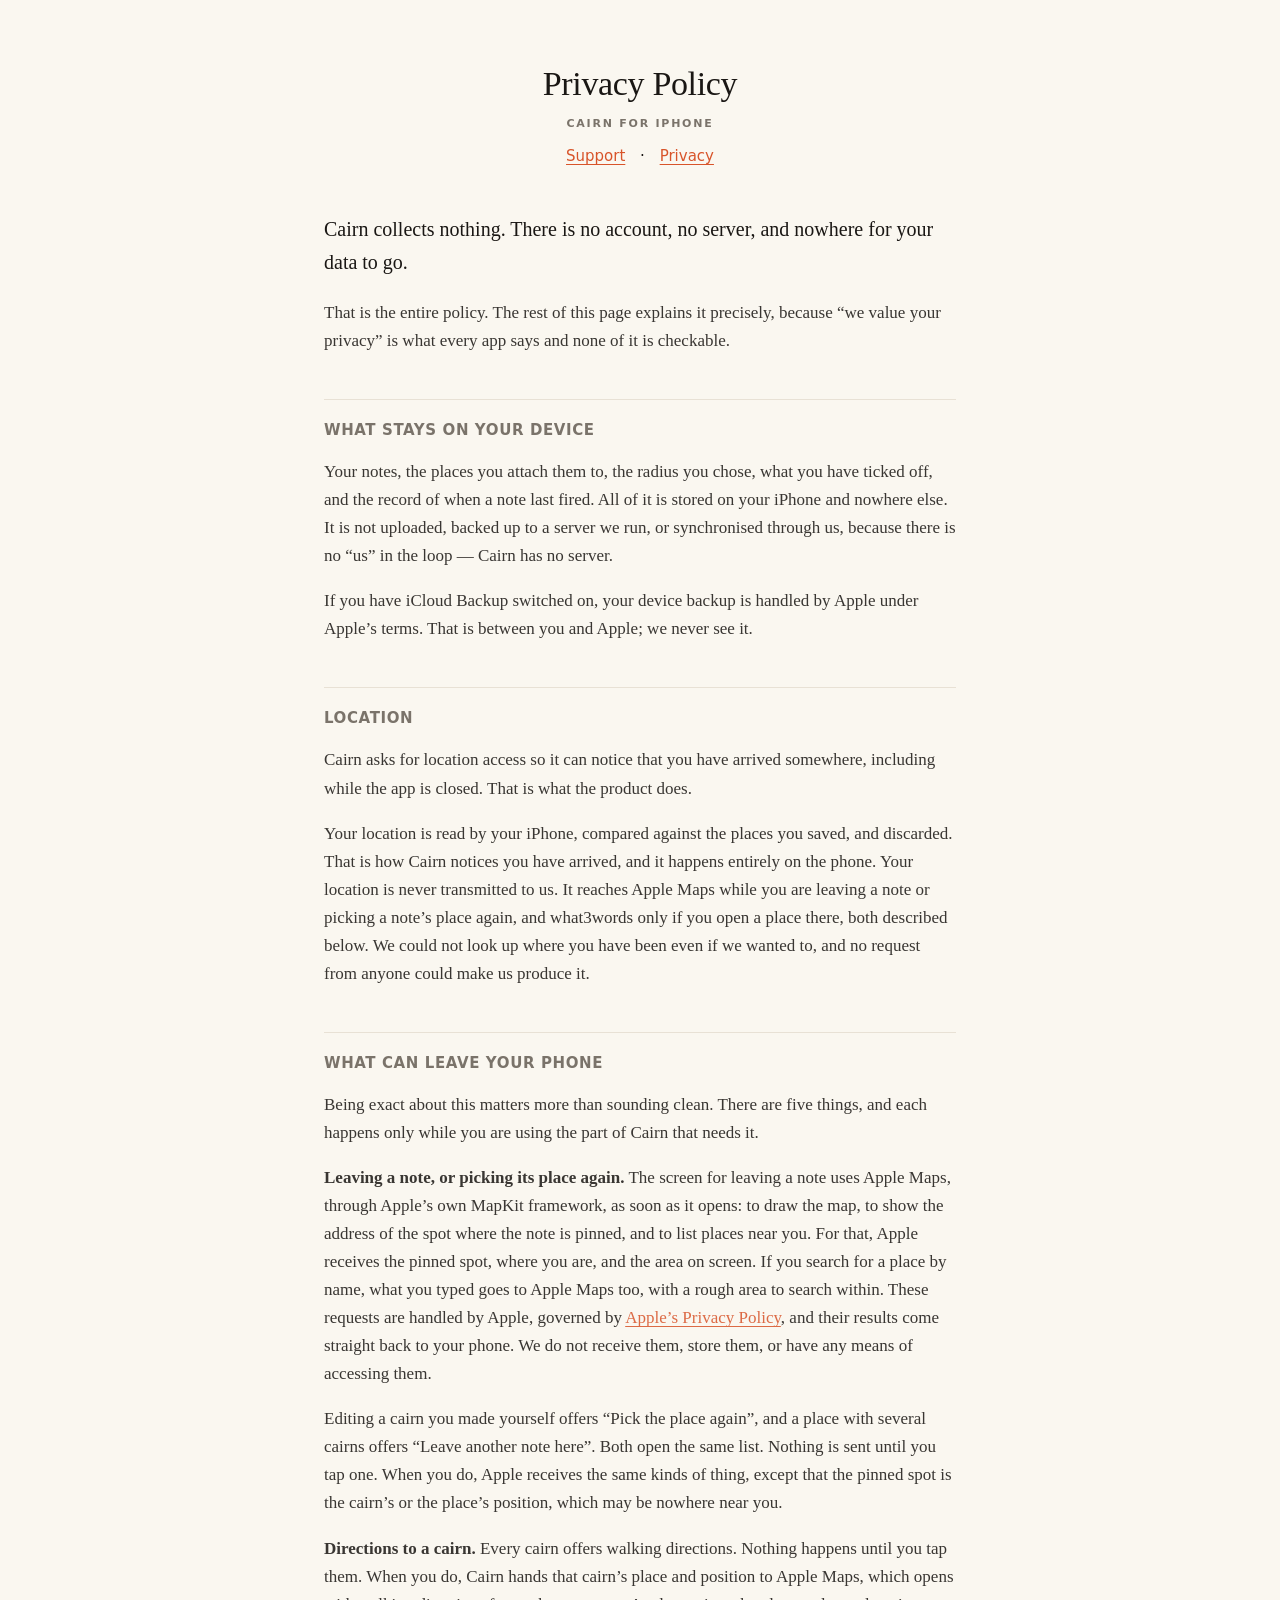
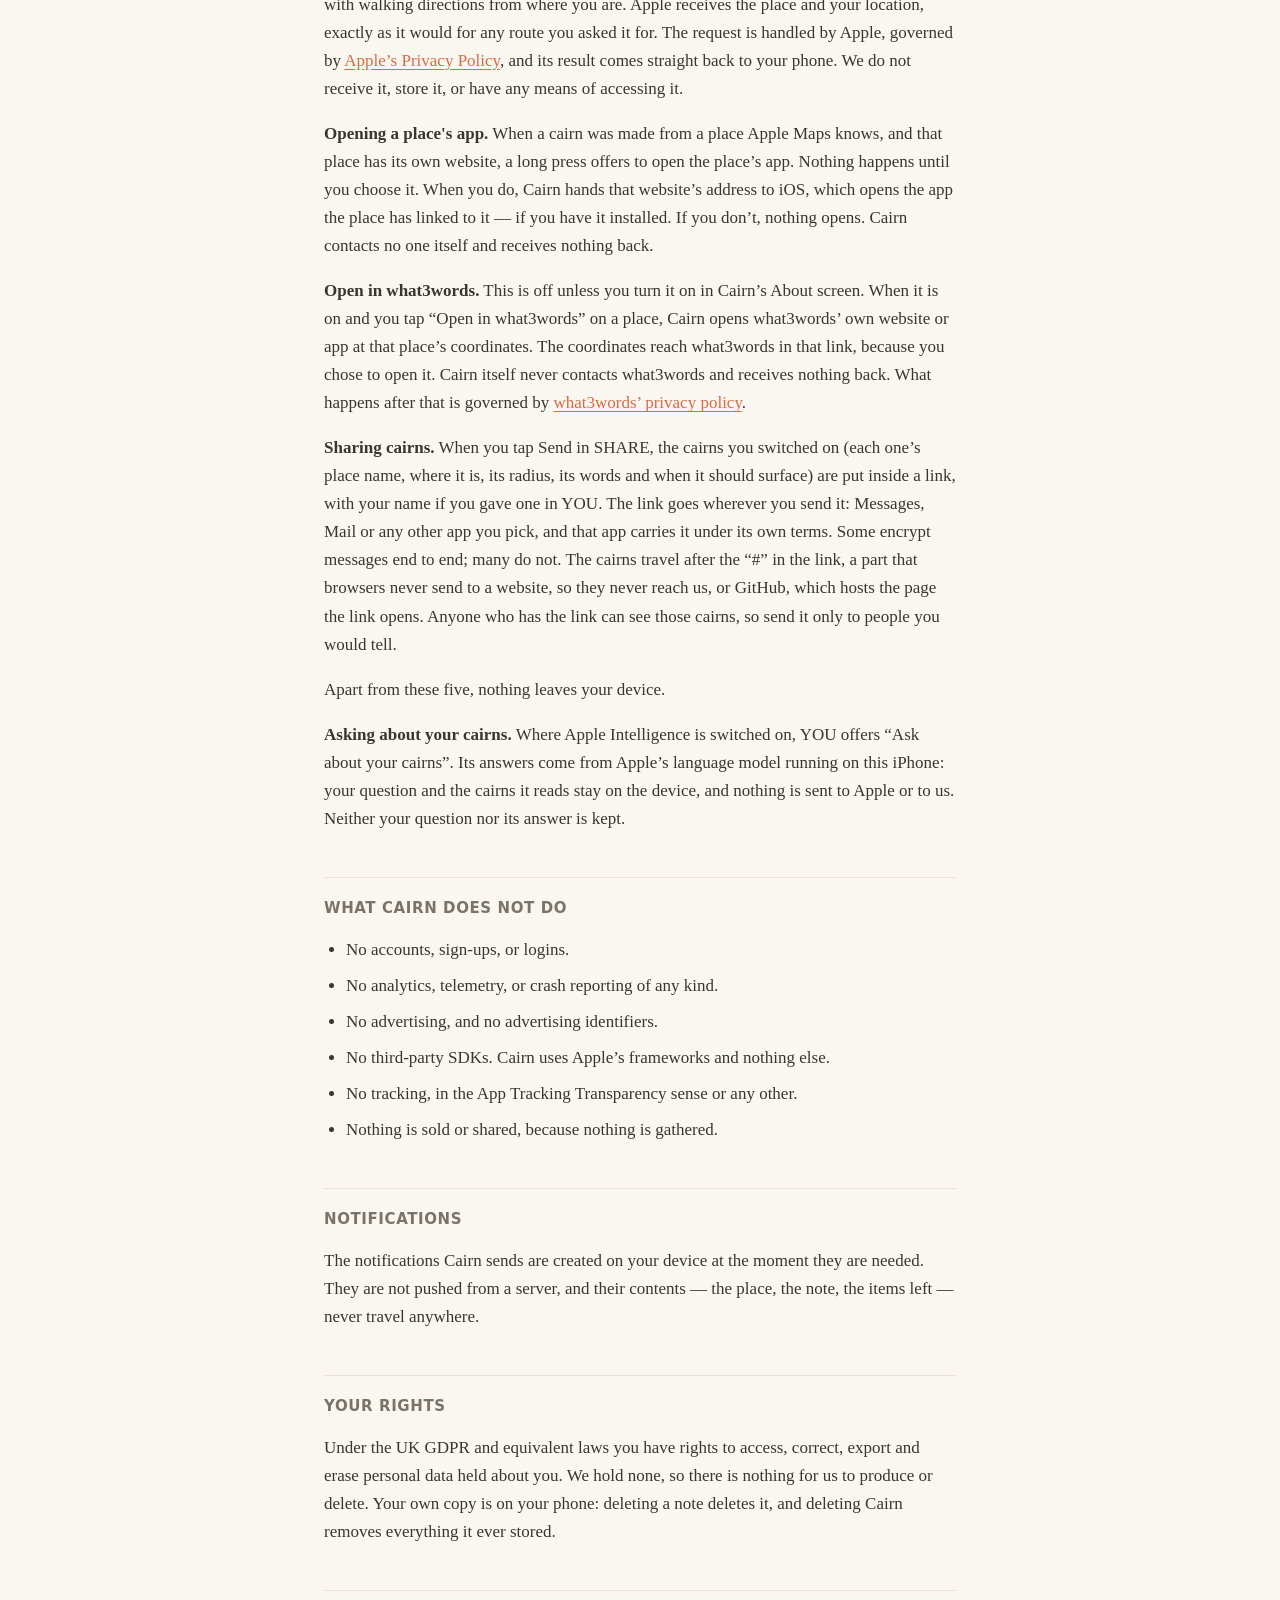
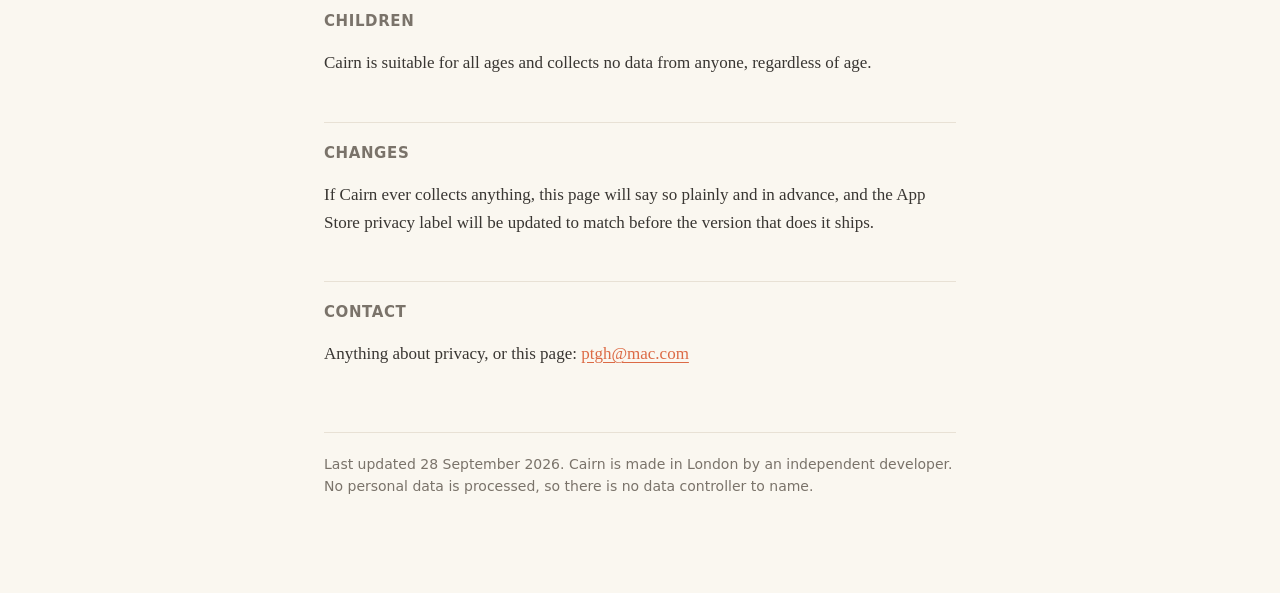
==== privacy.html @ 9ecddb2f "Privacy: Ask keeps neither your question nor its answer Co-Authored-By: Claude Opus 5.5 <noreply@ant" ====
<!doctype html>
<html lang="en-GB">
<head>
<meta charset="utf-8">
<meta name="viewport" content="width=device-width, initial-scale=1">
<title>Cairn — Privacy Policy</title>
<link rel="stylesheet" href="style.css">
</head>
<body>
<div class="wrap">
  <header>
    <h1>Privacy Policy</h1>
    <div class="eyebrow">Cairn for iPhone</div>
    <nav><a href="index.html">Support</a> · <a href="privacy.html">Privacy</a></nav>
  </header>

  <p class="lede">Cairn collects nothing. There is no account, no server, and
  nowhere for your data to go.</p>

  <p>That is the entire policy. The rest of this page explains it precisely,
  because “we value your privacy” is what every app says and none of it is
  checkable.</p>

  <h2>What stays on your device</h2>
  <p>Your notes, the places you attach them to, the radius you chose, what you
  have ticked off, and the record of when a note last fired. All of it is
  stored on your iPhone and nowhere else. It is not uploaded, backed up to a
  server we run, or synchronised through us, because there is no “us” in the
  loop — Cairn has no server.</p>
  <p>If you have iCloud Backup switched on, your device backup is handled by
  Apple under Apple’s terms. That is between you and Apple; we never see it.</p>

  <h2>Location</h2>
  <p>Cairn asks for location access so it can notice that you have arrived
  somewhere, including while the app is closed. That is what the product does.</p>
  <p>Your location is read by your iPhone, compared against the places you
  saved, and discarded. That is how Cairn notices you have arrived, and it
  happens entirely on the phone. Your location is never transmitted to us. It
  reaches Apple Maps while you are leaving a note or picking a note’s place again, and what3words only if you
  open a place there, both described below. We could not look up where you have
  been even if we wanted to, and no request from anyone could make us produce
  it.</p>

  <h2>What can leave your phone</h2>
  <p>Being exact about this matters more than sounding clean. There are five
  things, and each happens only while you are using the part of Cairn that
  needs it.</p>
  <p><strong>Leaving a note, or picking its place again.</strong> The screen for leaving a note uses Apple
  Maps, through Apple’s own MapKit framework, as soon as it opens: to draw the
  map, to show the address of the spot where the note is pinned, and to list
  places near you. For that, Apple receives the pinned spot, where you are, and
  the area on screen. If you search for a place by name, what you typed goes to
  Apple Maps too, with a rough area to search within. These requests are handled
  by Apple, governed by
  <a href="https://www.apple.com/uk/legal/privacy/">Apple’s Privacy Policy</a>,
  and their results come straight back to your phone. We do not receive them,
  store them, or have any means of accessing them.</p>
  <p>Editing a cairn you made yourself offers “Pick the place again”, and a
  place with several cairns offers “Leave another note here”. Both open the
  same list. Nothing is sent until you tap one. When you do, Apple receives the
  same kinds of thing, except that the pinned spot is the cairn’s or the
  place’s position, which may be nowhere near you.</p>
  <p><strong>Directions to a cairn.</strong> Every cairn offers walking
  directions. Nothing happens until you tap them. When you do, Cairn hands that
  cairn’s place and position to Apple Maps, which opens with walking directions
  from where you are. Apple receives the place and your location, exactly as it
  would for any route you asked it for. The request is handled by Apple,
  governed by
  <a href="https://www.apple.com/uk/legal/privacy/">Apple’s Privacy Policy</a>,
  and its result comes straight back to your phone. We do not receive it, store
  it, or have any means of accessing it.</p>
  <p><strong>Opening a place's app.</strong> When a cairn was made from a place
  Apple Maps knows, and that place has its own website, a long press offers to
  open the place’s app. Nothing happens until you choose it. When you do, Cairn
  hands that website’s address to iOS, which opens the app the place has linked
  to it — if you have it installed. If you don’t, nothing opens. Cairn contacts
  no one itself and receives nothing back.</p>
  <p><strong>Open in what3words.</strong> This is off unless you turn it on in
  Cairn’s About screen. When it is on and you tap “Open in what3words” on a
  place, Cairn opens what3words’ own website or app at that place’s
  coordinates. The coordinates reach what3words in that link, because you chose
  to open it. Cairn itself never contacts what3words and receives nothing back.
  What happens after that is governed by
  <a href="https://what3words.com/privacy">what3words’ privacy policy</a>.</p>
  <p><strong>Sharing cairns.</strong> When you tap Send in SHARE, the cairns you
  switched on (each one’s place name, where it is, its radius, its words and when
  it should surface) are put inside a link, with your name if you gave one in YOU.
  The link goes wherever you send it: Messages, Mail or any other app you pick, and
  that app carries it under its own terms. Some encrypt messages end to end; many
  do not. The cairns travel after the “#” in the link, a part that browsers never
  send to a website, so they never reach us, or GitHub, which hosts the page the
  link opens. Anyone who has the link can see those cairns, so send it only to
  people you would tell.</p>
  <p>Apart from these five, nothing leaves your device.</p>
  <p><strong>Asking about your cairns.</strong> Where Apple Intelligence is
  switched on, YOU offers “Ask about your cairns”. Its answers come from
  Apple’s language model running on this iPhone: your question and the cairns
  it reads stay on the device, and nothing is sent to Apple or to us. Neither
  your question nor its answer is kept.</p>

  <h2>What Cairn does not do</h2>
  <ul>
    <li>No accounts, sign-ups, or logins.</li>
    <li>No analytics, telemetry, or crash reporting of any kind.</li>
    <li>No advertising, and no advertising identifiers.</li>
    <li>No third-party SDKs. Cairn uses Apple’s frameworks and nothing else.</li>
    <li>No tracking, in the App Tracking Transparency sense or any other.</li>
    <li>Nothing is sold or shared, because nothing is gathered.</li>
  </ul>

  <h2>Notifications</h2>
  <p>The notifications Cairn sends are created on your device at the moment
  they are needed. They are not pushed from a server, and their contents — the
  place, the note, the items left — never travel anywhere.</p>

  <h2>Your rights</h2>
  <p>Under the UK GDPR and equivalent laws you have rights to access, correct,
  export and erase personal data held about you. We hold none, so there is
  nothing for us to produce or delete. Your own copy is on your phone: deleting
  a note deletes it, and deleting Cairn removes everything it ever stored.</p>

  <h2>Children</h2>
  <p>Cairn is suitable for all ages and collects no data from anyone,
  regardless of age.</p>

  <h2>Changes</h2>
  <p>If Cairn ever collects anything, this page will say so plainly and in
  advance, and the App Store privacy label will be updated to match before the
  version that does it ships.</p>

  <h2>Contact</h2>
  <p>Anything about privacy, or this page: <a href="mailto:ptgh@mac.com">ptgh@mac.com</a></p>

  <footer>
    Last updated 28 September 2026. Cairn is made in London by an independent
    developer. No personal data is processed, so there is no data controller
    to name.
  </footer>
</div>
</body>
</html>
---- style.css ----
/* Cairn — warm stone, chalk, ember. Same palette as the app. */
:root {
  --ground: #FAF7F0;
  --surface: #FFFFFF;
  --chalk: #1A1714;
  --lichen: #7A736A;
  --hairline: #E8E1D5;
  --ember: #D8542A;
}
@media (prefers-color-scheme: dark) {
  :root {
    --ground: #3B3631;
    --surface: #47423C;
    --chalk: #F0EAE0;
    --lichen: #B8AFA2;
    --hairline: #57514A;
    --ember: #FF8C5A;
  }
}
* { box-sizing: border-box; }
body {
  margin: 0;
  background: var(--ground);
  color: var(--chalk);
  font: 17px/1.65 ui-serif, "New York", Georgia, serif;
  -webkit-text-size-adjust: 100%;
}
.wrap { max-width: 680px; margin: 0 auto; padding: 56px 24px 96px; }
header { text-align: center; margin-bottom: 48px; }
h1 { font-size: 34px; font-weight: 400; margin: 0 0 6px; letter-spacing: -0.01em; }
.eyebrow {
  font: 600 11px/1 ui-sans-serif, -apple-system, system-ui, sans-serif;
  letter-spacing: 0.16em; text-transform: uppercase; color: var(--lichen);
}
h2 {
  font: 600 15px/1.4 ui-sans-serif, -apple-system, system-ui, sans-serif;
  letter-spacing: 0.04em; text-transform: uppercase; color: var(--lichen);
  margin: 44px 0 12px; padding-top: 20px; border-top: 1px solid var(--hairline);
}
h3 { font-size: 19px; font-weight: 600; margin: 28px 0 6px; }
p, li { color: var(--chalk); opacity: 0.86; }
ul { padding-left: 22px; }
li { margin: 8px 0; }
a { color: var(--ember); text-underline-offset: 3px; }
.lede { font-size: 20px; opacity: 1; }
.def { border-left: 2px solid var(--ember); padding-left: 18px; margin: 32px 0; }
.def em { color: var(--lichen); font-style: normal; font-size: 15px; }
footer {
  margin-top: 64px; padding-top: 20px; border-top: 1px solid var(--hairline);
  font: 400 14px/1.6 ui-sans-serif, -apple-system, system-ui, sans-serif;
  color: var(--lichen);
}
nav { text-align: center; margin-top: 18px; font: 400 15px ui-sans-serif, -apple-system, system-ui, sans-serif; }
nav a { margin: 0 10px; }
a.open {
  display: inline-block; margin: 8px 0; padding: 14px 26px; border-radius: 999px;
  background: var(--chalk); color: var(--ground); text-decoration: none;
  font: 600 16px/1 ui-sans-serif, -apple-system, system-ui, sans-serif;
}
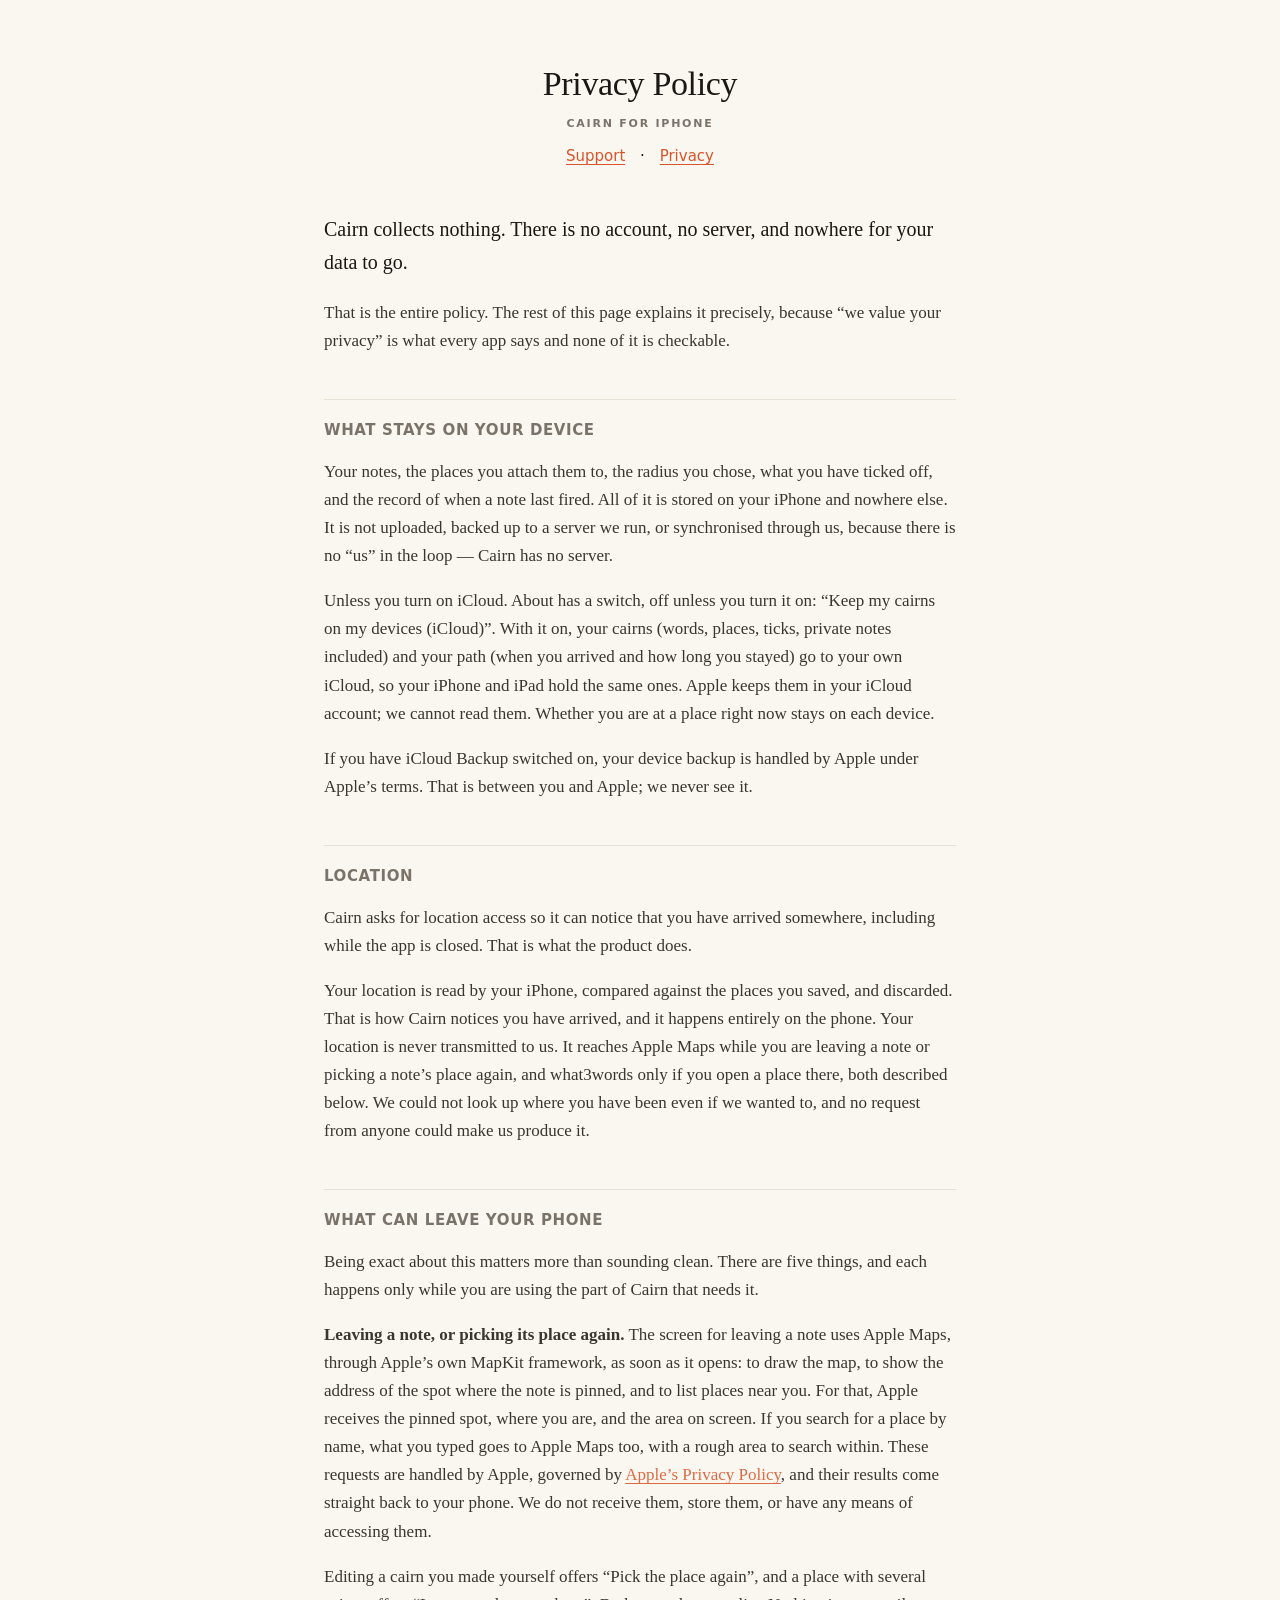
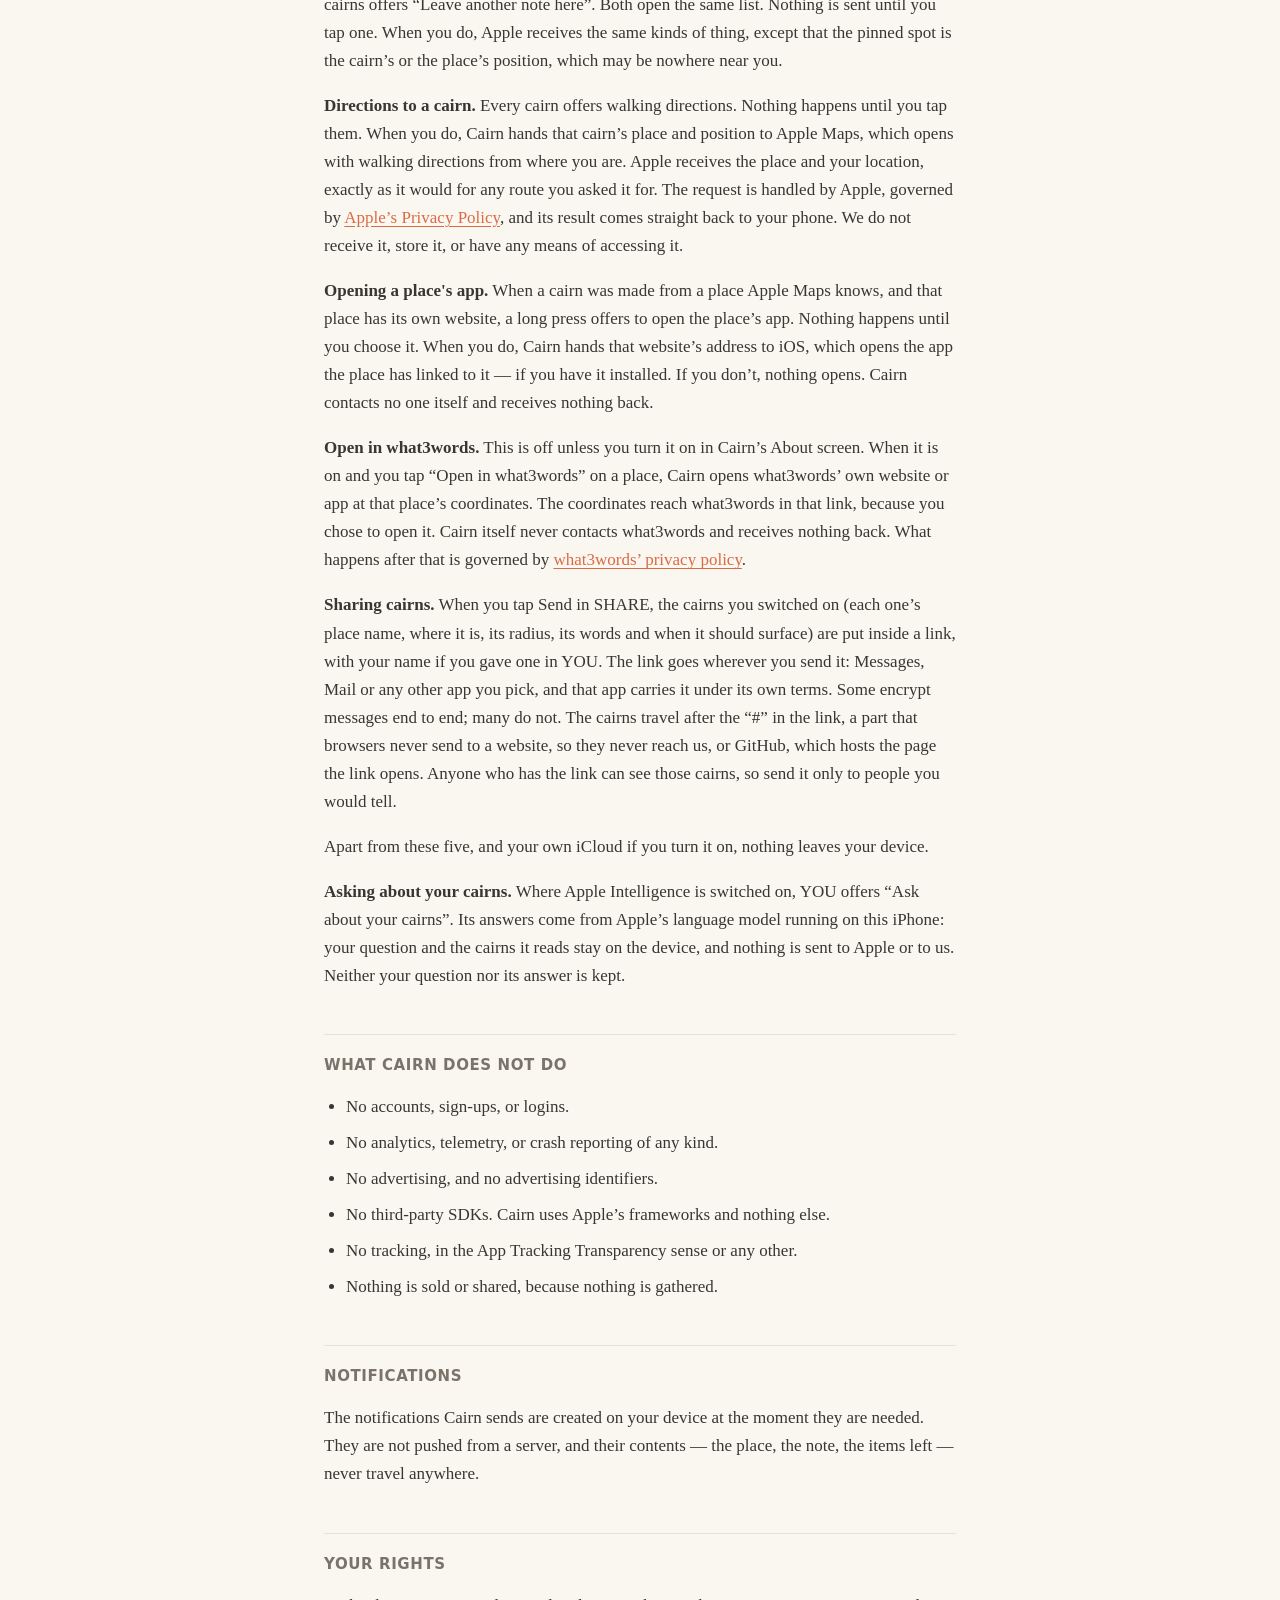
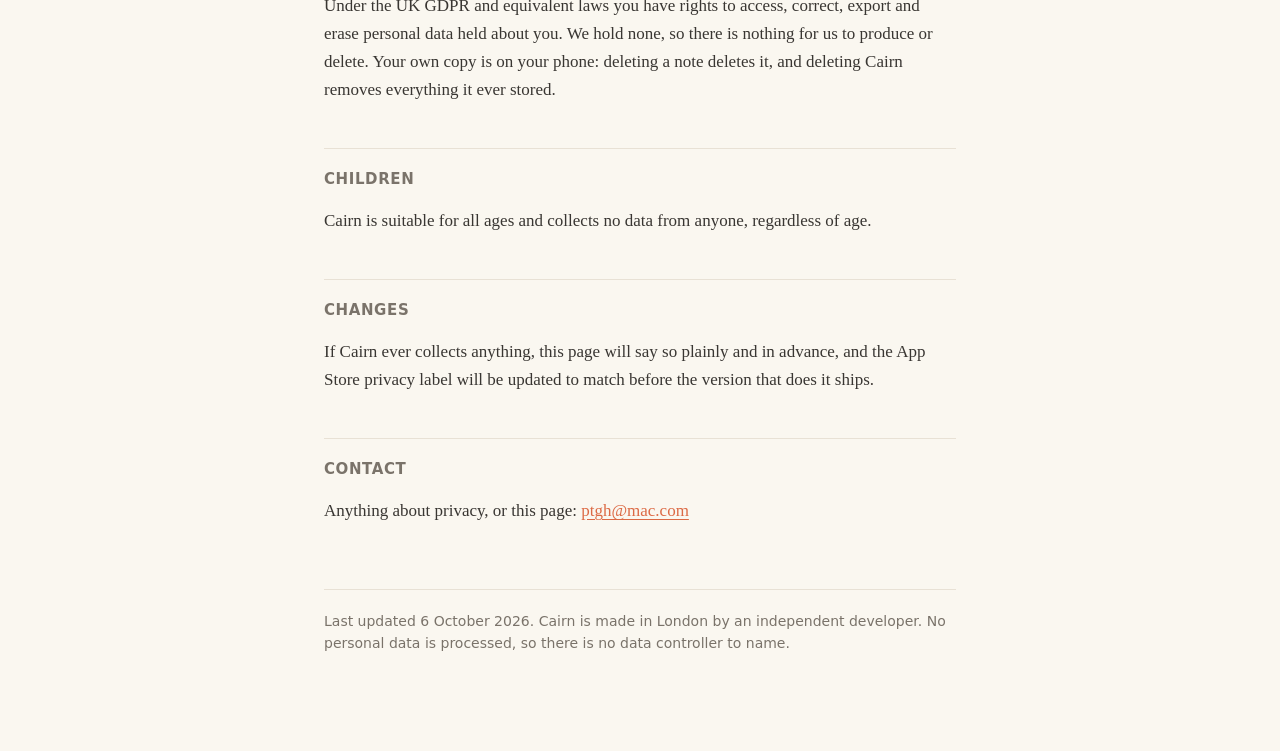
==== commit 223283cf: "Privacy: say what iCloud sync sends to your own iCloud when you turn it on, as Paul approved on 6 Oc" ====
--- a/privacy.html
+++ b/privacy.html
@@ -27,6 +27,12 @@
   stored on your iPhone and nowhere else. It is not uploaded, backed up to a
   server we run, or synchronised through us, because there is no “us” in the
   loop — Cairn has no server.</p>
+  <p>Unless you turn on iCloud. About has a switch, off unless you turn it on:
+  “Keep my cairns on my devices (iCloud)”. With it on, your cairns (words,
+  places, ticks, private notes included) and your path (when you arrived and
+  how long you stayed) go to your own iCloud, so your iPhone and iPad hold the
+  same ones. Apple keeps them in your iCloud account; we cannot read them.
+  Whether you are at a place right now stays on each device.</p>
   <p>If you have iCloud Backup switched on, your device backup is handled by
   Apple under Apple’s terms. That is between you and Apple; we never see it.</p>
 
@@ -91,7 +97,7 @@
   send to a website, so they never reach us, or GitHub, which hosts the page the
   link opens. Anyone who has the link can see those cairns, so send it only to
   people you would tell.</p>
-  <p>Apart from these five, nothing leaves your device.</p>
+  <p>Apart from these five, and your own iCloud if you turn it on, nothing leaves your device.</p>
   <p><strong>Asking about your cairns.</strong> Where Apple Intelligence is
   switched on, YOU offers “Ask about your cairns”. Its answers come from
   Apple’s language model running on this iPhone: your question and the cairns
@@ -132,7 +138,7 @@
   <p>Anything about privacy, or this page: <a href="mailto:ptgh@mac.com">ptgh@mac.com</a></p>
 
   <footer>
-    Last updated 28 September 2026. Cairn is made in London by an independent
+    Last updated 6 October 2026. Cairn is made in London by an independent
     developer. No personal data is processed, so there is no data controller
     to name.
   </footer>
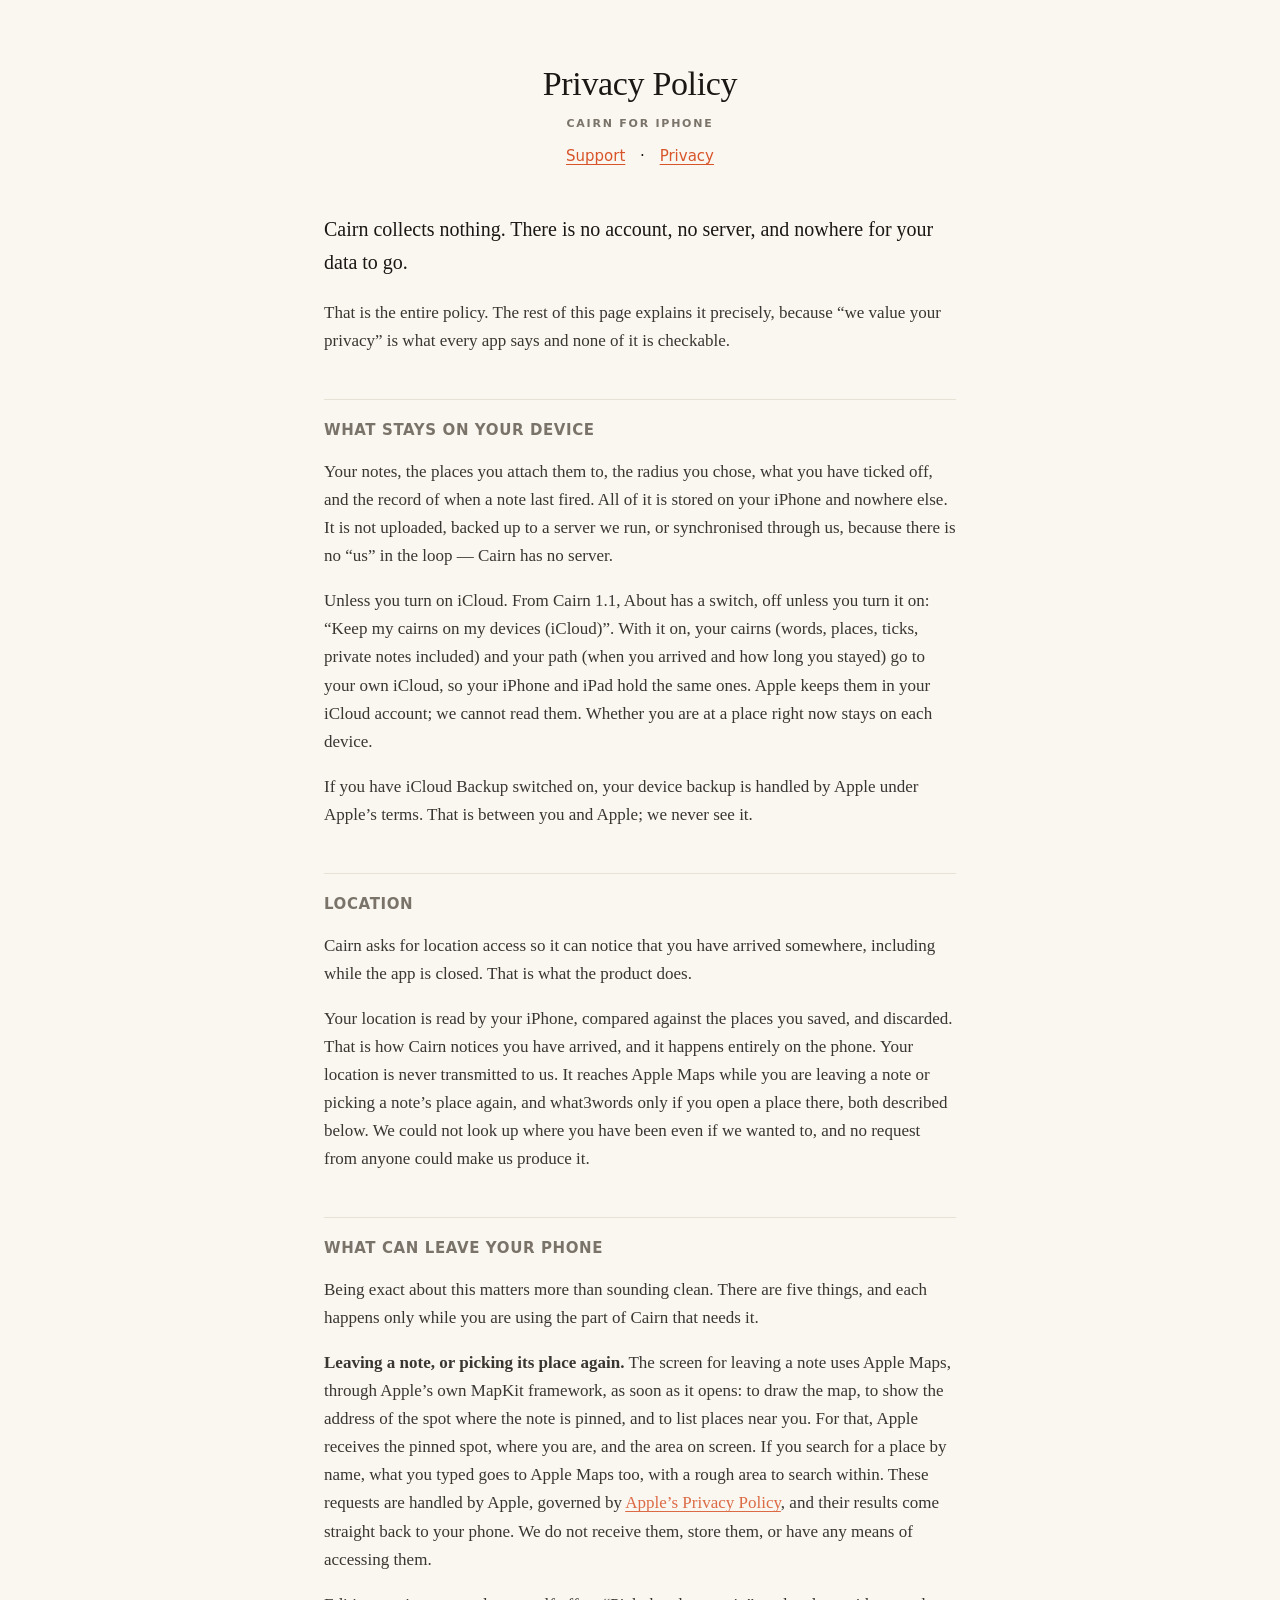
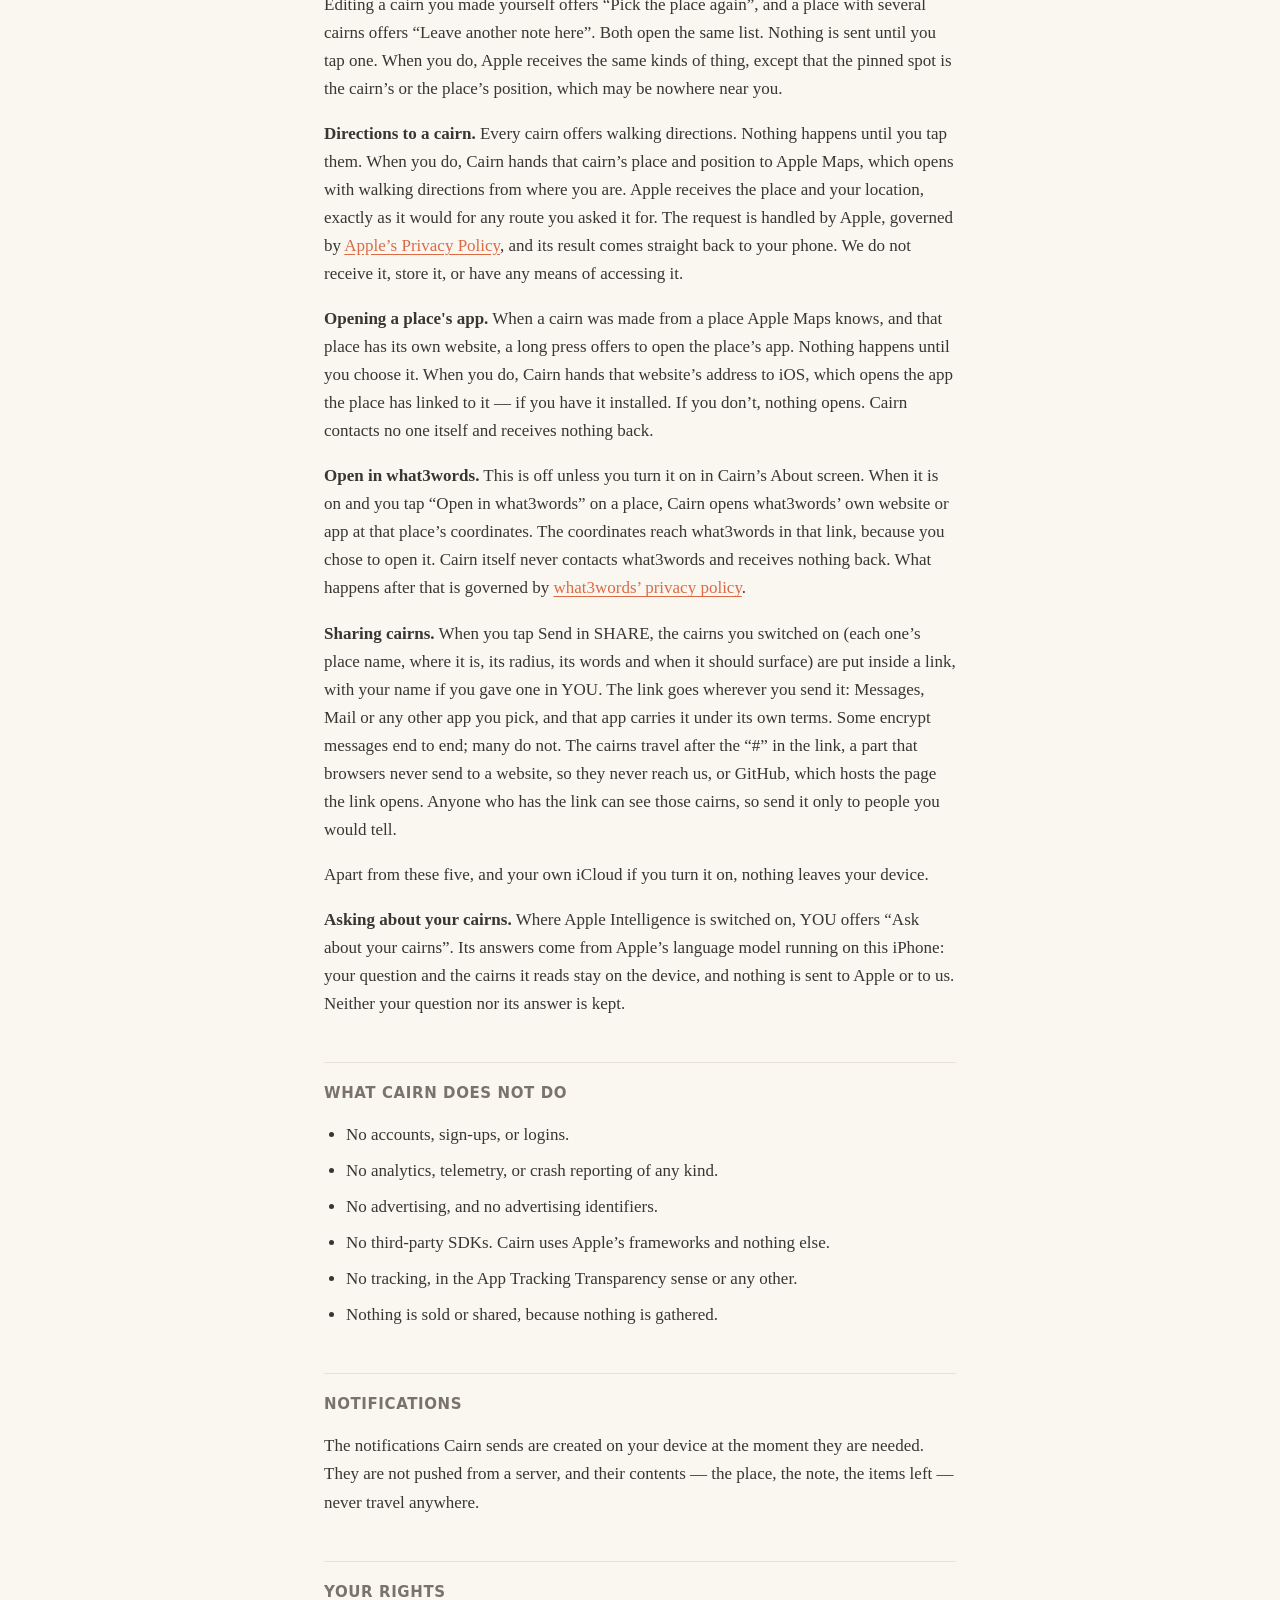
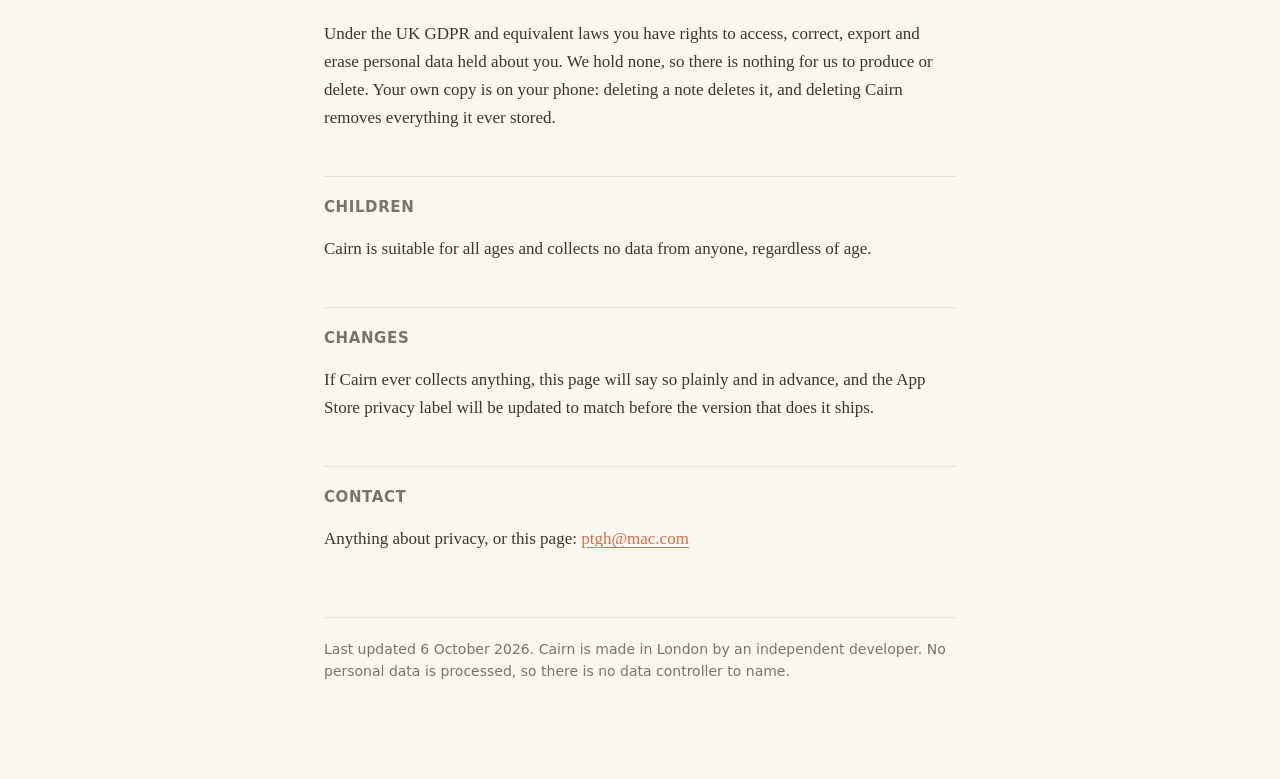
==== commit c82b06e2: "Privacy: the iCloud switch arrives in Cairn 1.1, so a 1.0 reader is not sent looking for it Co-Autho" ====
--- a/privacy.html
+++ b/privacy.html
@@ -27,7 +27,7 @@
   stored on your iPhone and nowhere else. It is not uploaded, backed up to a
   server we run, or synchronised through us, because there is no “us” in the
   loop — Cairn has no server.</p>
-  <p>Unless you turn on iCloud. About has a switch, off unless you turn it on:
+  <p>Unless you turn on iCloud. From Cairn 1.1, About has a switch, off unless you turn it on:
   “Keep my cairns on my devices (iCloud)”. With it on, your cairns (words,
   places, ticks, private notes included) and your path (when you arrived and
   how long you stayed) go to your own iCloud, so your iPhone and iPad hold the
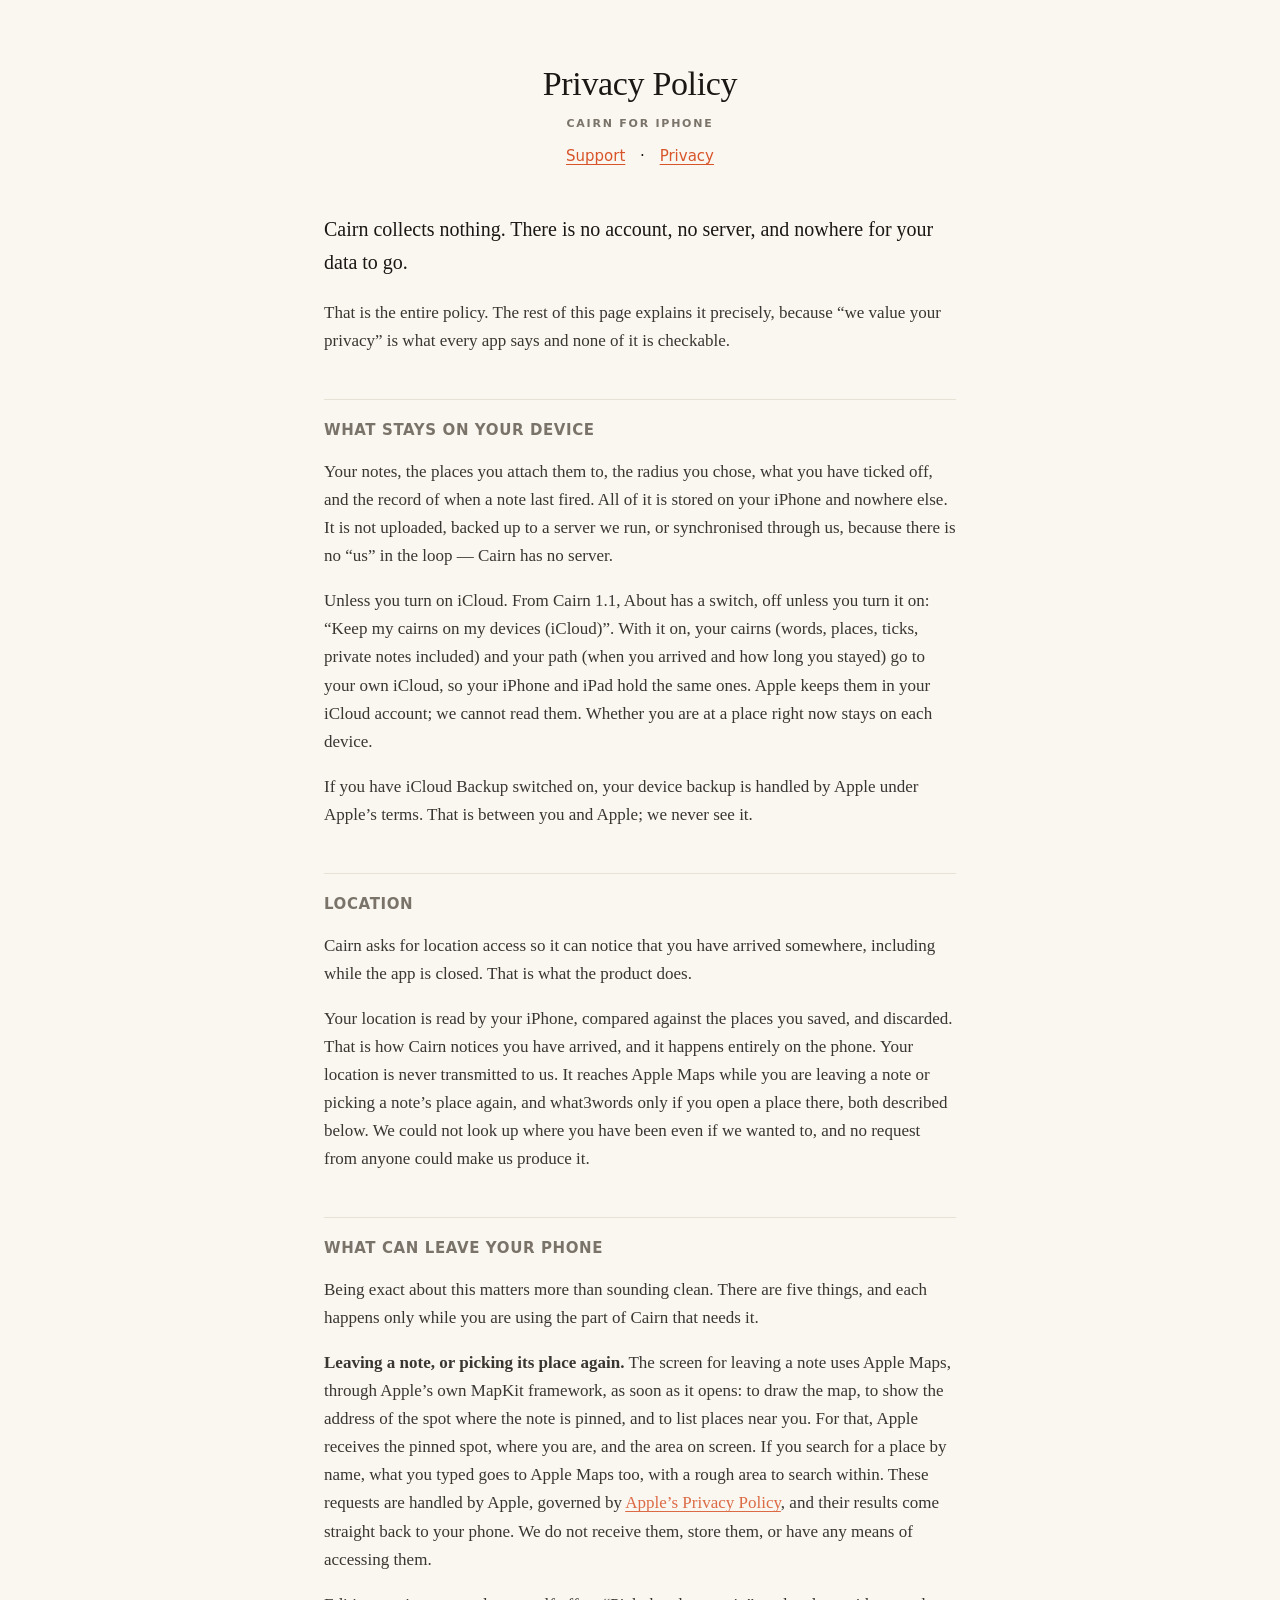
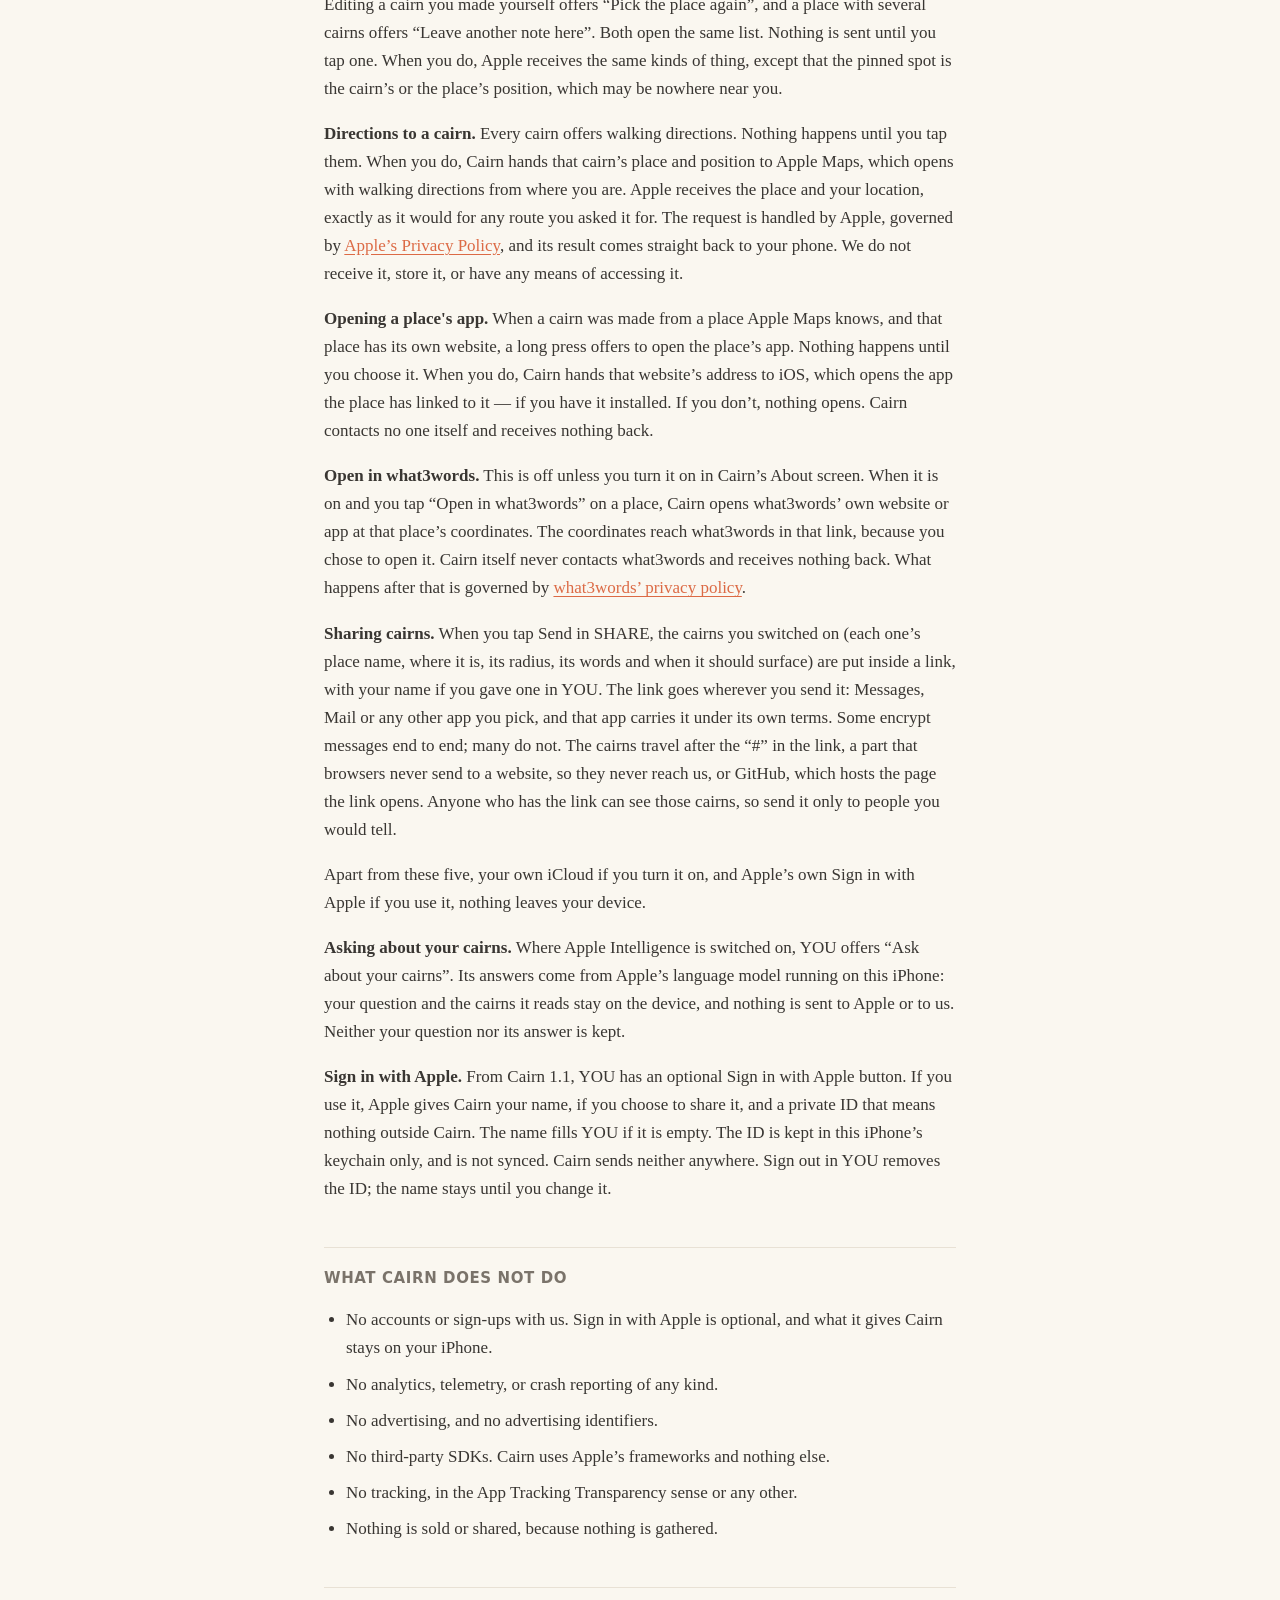
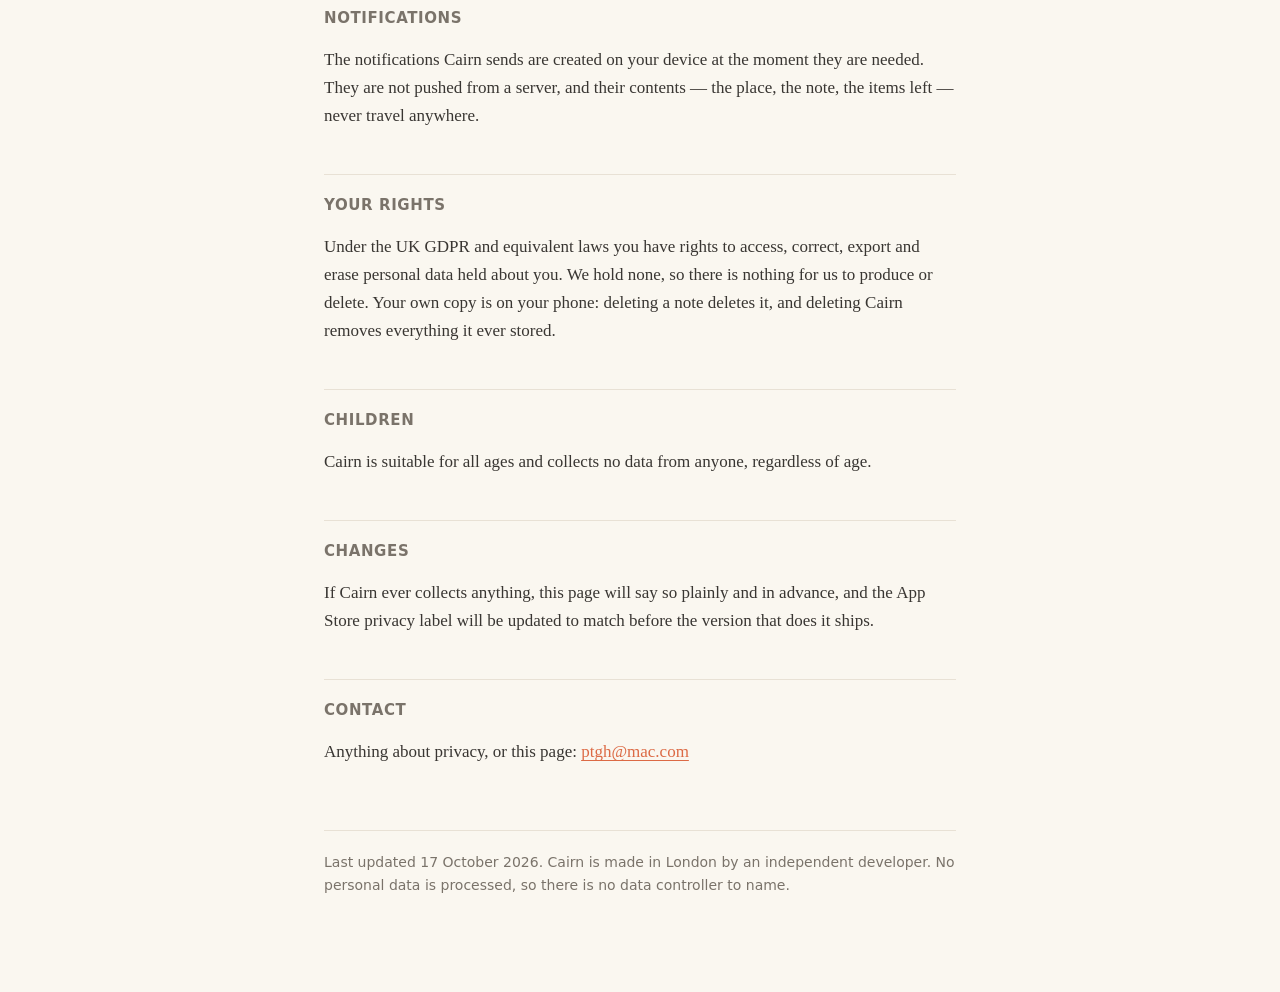
==== commit 980bdf0a: "Privacy: Sign in with Apple, optional from Cairn 1.1, gives Cairn a name and a private ID that stay " ====
--- a/privacy.html
+++ b/privacy.html
@@ -97,16 +97,22 @@
   send to a website, so they never reach us, or GitHub, which hosts the page the
   link opens. Anyone who has the link can see those cairns, so send it only to
   people you would tell.</p>
-  <p>Apart from these five, and your own iCloud if you turn it on, nothing leaves your device.</p>
+  <p>Apart from these five, your own iCloud if you turn it on, and Apple’s own Sign in with Apple if you use it, nothing leaves your device.</p>
   <p><strong>Asking about your cairns.</strong> Where Apple Intelligence is
   switched on, YOU offers “Ask about your cairns”. Its answers come from
   Apple’s language model running on this iPhone: your question and the cairns
   it reads stay on the device, and nothing is sent to Apple or to us. Neither
   your question nor its answer is kept.</p>
+  <p><strong>Sign in with Apple.</strong> From Cairn 1.1, YOU has an optional
+  Sign in with Apple button. If you use it, Apple gives Cairn your name, if you
+  choose to share it, and a private ID that means nothing outside Cairn. The
+  name fills YOU if it is empty. The ID is kept in this iPhone’s keychain only,
+  and is not synced. Cairn sends neither anywhere. Sign out in YOU removes the
+  ID; the name stays until you change it.</p>
 
   <h2>What Cairn does not do</h2>
   <ul>
-    <li>No accounts, sign-ups, or logins.</li>
+    <li>No accounts or sign-ups with us. Sign in with Apple is optional, and what it gives Cairn stays on your iPhone.</li>
     <li>No analytics, telemetry, or crash reporting of any kind.</li>
     <li>No advertising, and no advertising identifiers.</li>
     <li>No third-party SDKs. Cairn uses Apple’s frameworks and nothing else.</li>
@@ -138,7 +144,7 @@
   <p>Anything about privacy, or this page: <a href="mailto:ptgh@mac.com">ptgh@mac.com</a></p>
 
   <footer>
-    Last updated 6 October 2026. Cairn is made in London by an independent
+    Last updated 17 October 2026. Cairn is made in London by an independent
     developer. No personal data is processed, so there is no data controller
     to name.
   </footer>
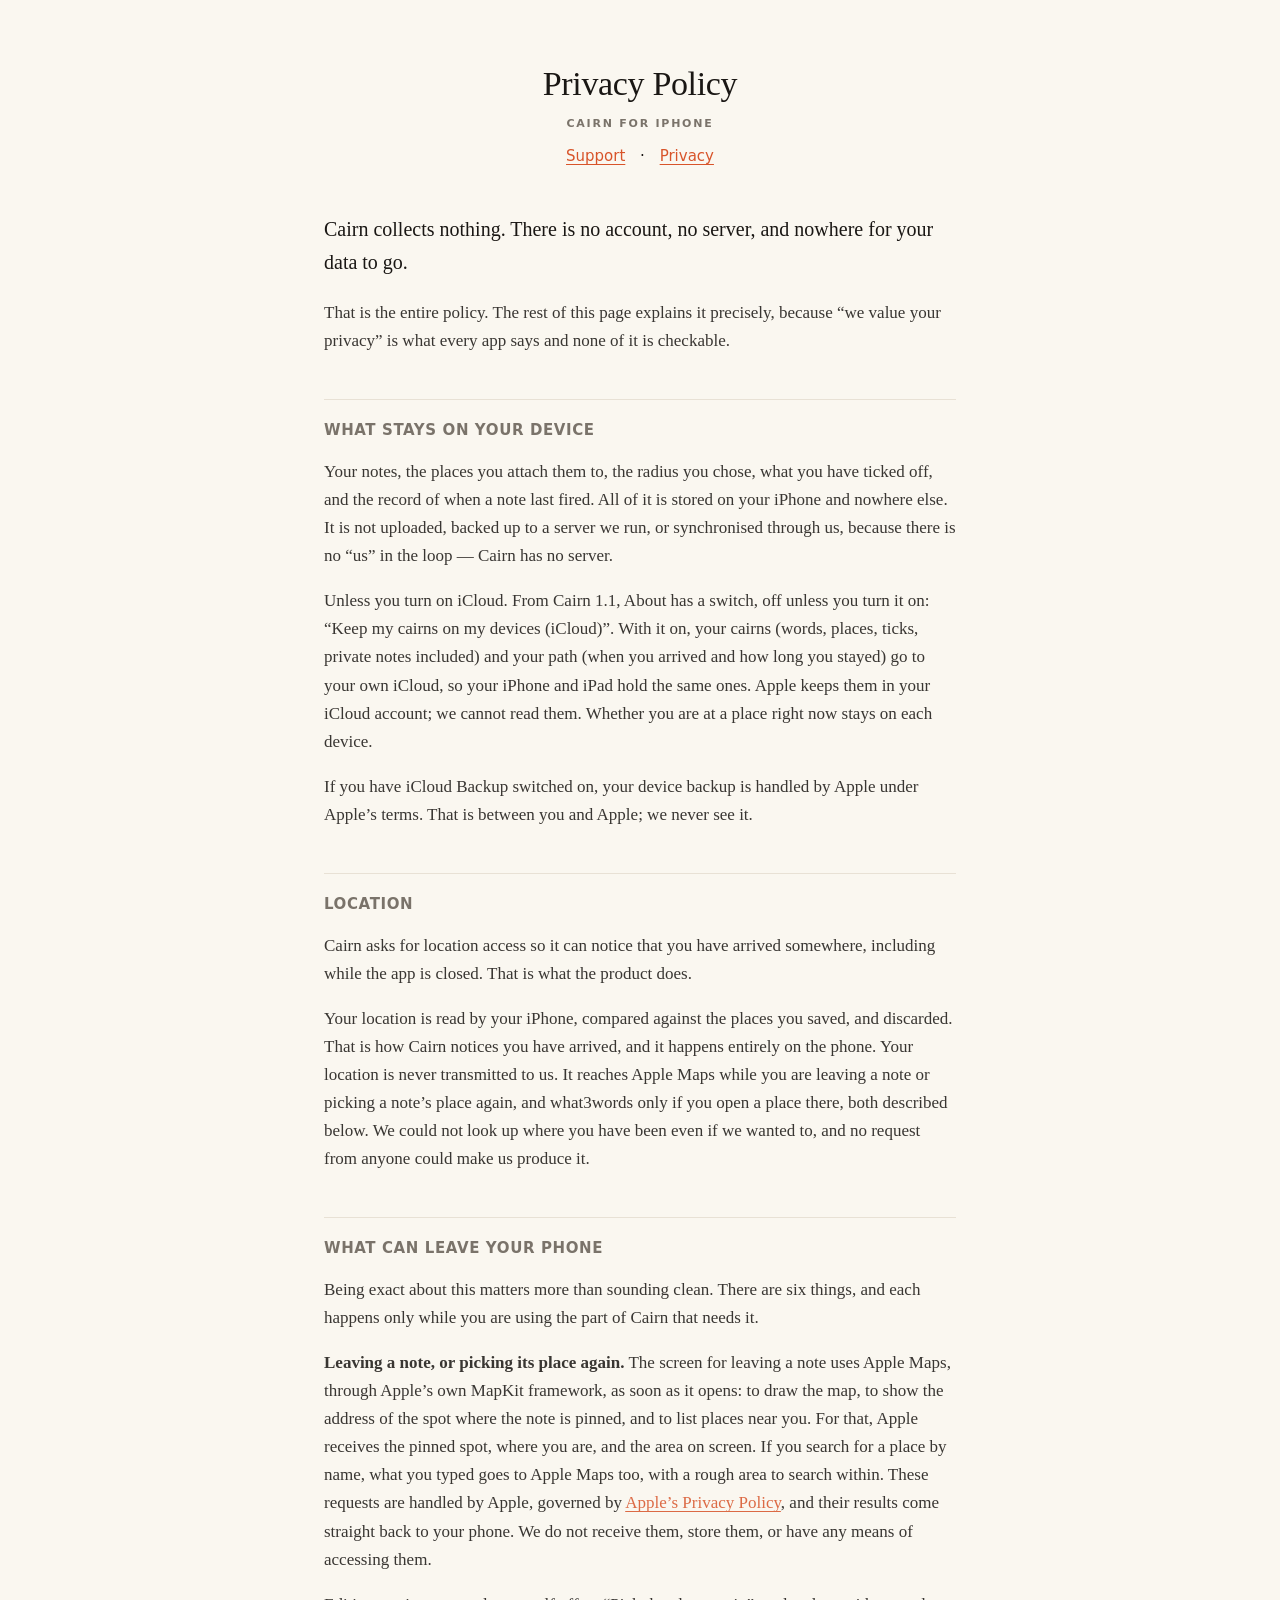
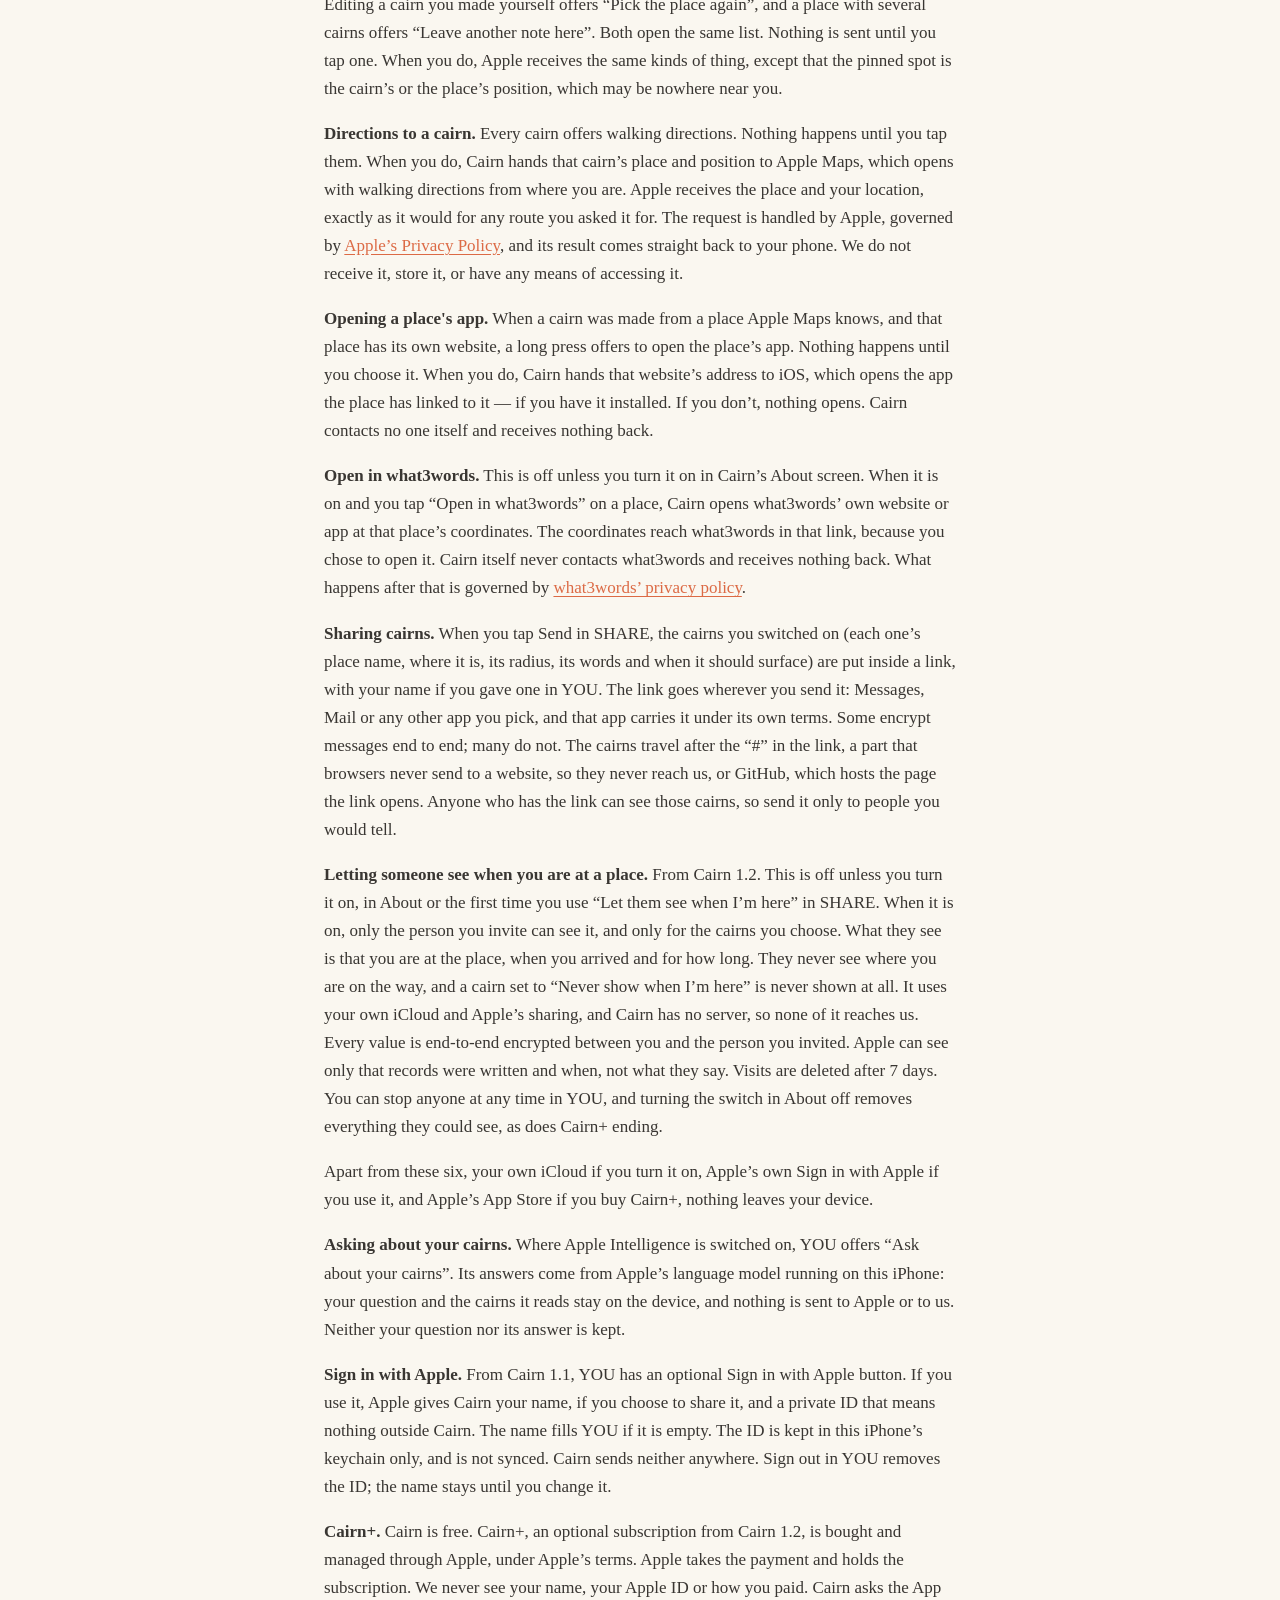
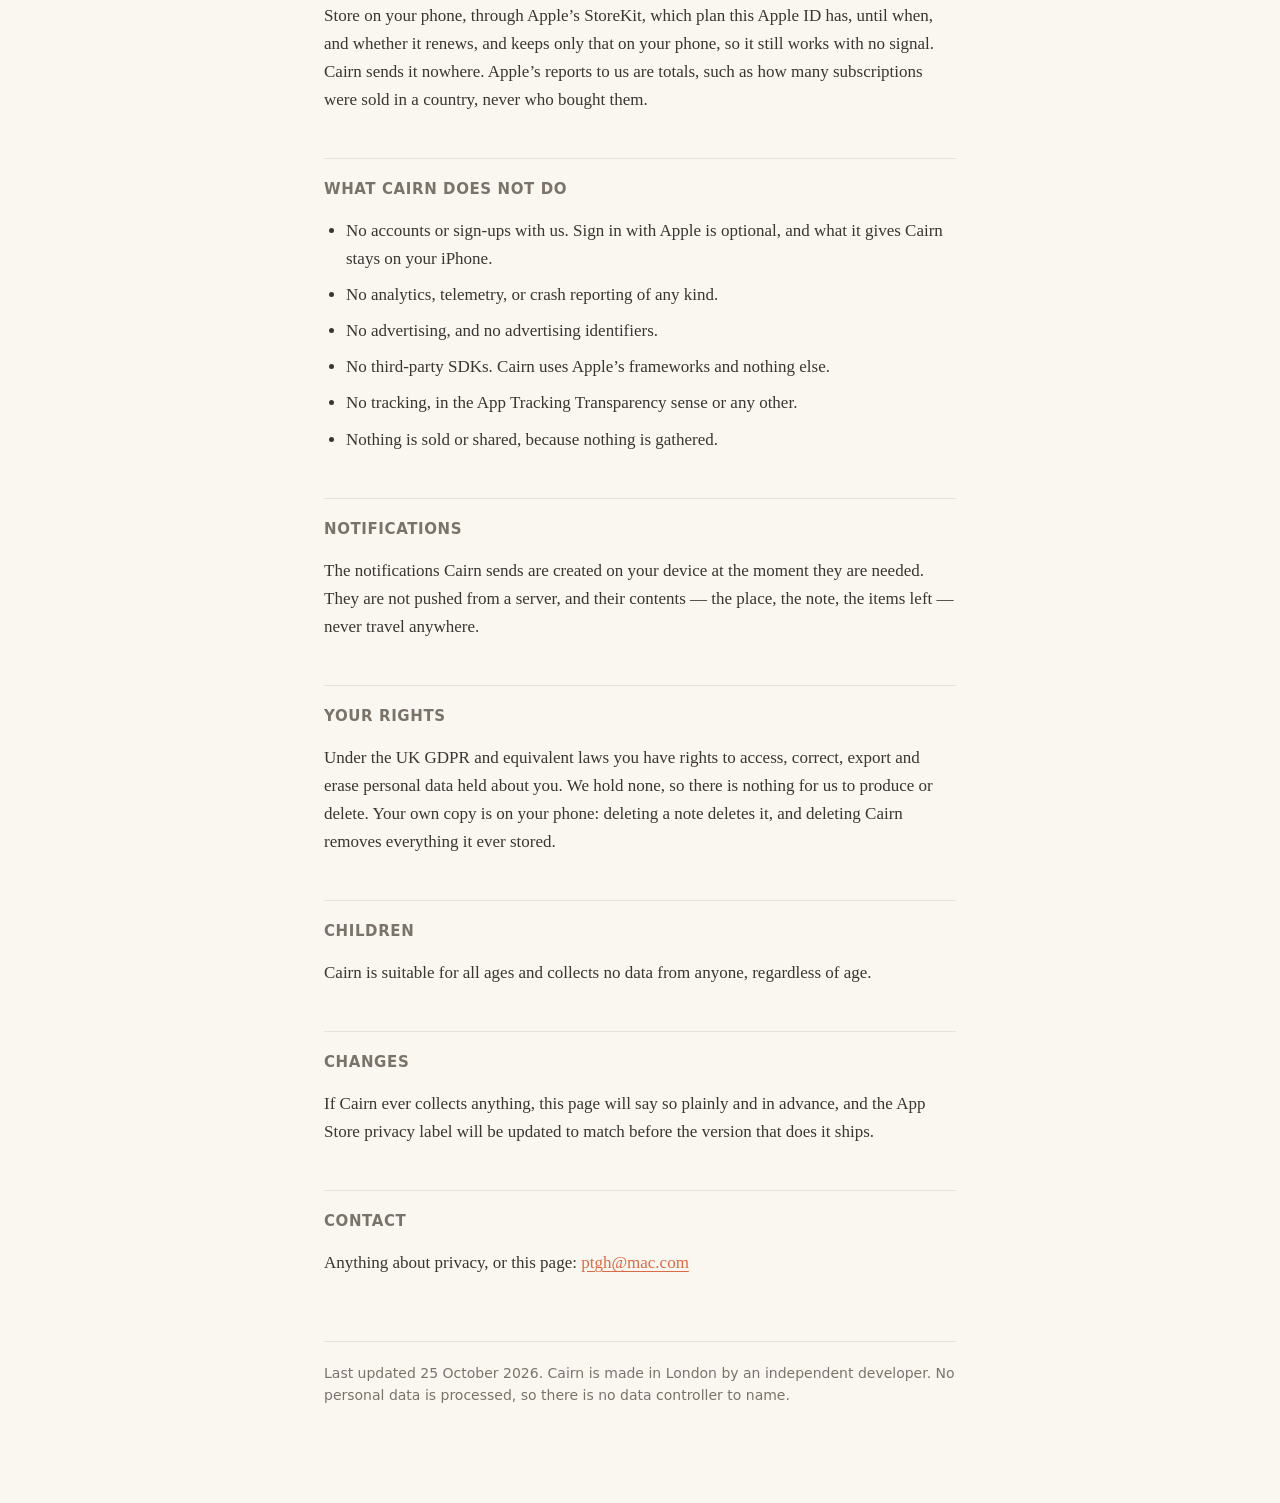
==== commit 808b9d22: "Privacy page for Cairn 1.2: letting someone see when you are at a place (the sixth thing that can le" ====
--- a/privacy.html
+++ b/privacy.html
@@ -48,7 +48,7 @@
   it.</p>
 
   <h2>What can leave your phone</h2>
-  <p>Being exact about this matters more than sounding clean. There are five
+  <p>Being exact about this matters more than sounding clean. There are six
   things, and each happens only while you are using the part of Cairn that
   needs it.</p>
   <p><strong>Leaving a note, or picking its place again.</strong> The screen for leaving a note uses Apple
@@ -97,7 +97,19 @@
   send to a website, so they never reach us, or GitHub, which hosts the page the
   link opens. Anyone who has the link can see those cairns, so send it only to
   people you would tell.</p>
-  <p>Apart from these five, your own iCloud if you turn it on, and Apple’s own Sign in with Apple if you use it, nothing leaves your device.</p>
+  <p><strong>Letting someone see when you are at a place.</strong> From Cairn
+  1.2. This is off unless you turn it on, in About or the first time you use
+  “Let them see when I’m here” in SHARE. When it is on, only the person you
+  invite can see it, and only for the cairns you choose. What they see is that
+  you are at the place, when you arrived and for how long. They never see where
+  you are on the way, and a cairn set to “Never show when I’m here” is never
+  shown at all. It uses your own iCloud and Apple’s sharing, and Cairn has no
+  server, so none of it reaches us. Every value is end-to-end encrypted between
+  you and the person you invited. Apple can see only that records were written
+  and when, not what they say. Visits are deleted after 7 days. You can stop
+  anyone at any time in YOU, and turning the switch in About off removes
+  everything they could see, as does Cairn+ ending.</p>
+  <p>Apart from these six, your own iCloud if you turn it on, Apple’s own Sign in with Apple if you use it, and Apple’s App Store if you buy Cairn+, nothing leaves your device.</p>
   <p><strong>Asking about your cairns.</strong> Where Apple Intelligence is
   switched on, YOU offers “Ask about your cairns”. Its answers come from
   Apple’s language model running on this iPhone: your question and the cairns
@@ -109,6 +121,14 @@
   name fills YOU if it is empty. The ID is kept in this iPhone’s keychain only,
   and is not synced. Cairn sends neither anywhere. Sign out in YOU removes the
   ID; the name stays until you change it.</p>
+  <p><strong>Cairn+.</strong> Cairn is free. Cairn+, an optional subscription
+  from Cairn 1.2, is bought and managed through Apple, under Apple’s terms.
+  Apple takes the payment and holds the subscription. We never see your name,
+  your Apple ID or how you paid. Cairn asks the App Store on your phone, through
+  Apple’s StoreKit, which plan this Apple ID has, until when, and whether it
+  renews, and keeps only that on your phone, so it still works with no signal.
+  Cairn sends it nowhere. Apple’s reports to us are totals, such as how many
+  subscriptions were sold in a country, never who bought them.</p>
 
   <h2>What Cairn does not do</h2>
   <ul>
@@ -144,7 +164,7 @@
   <p>Anything about privacy, or this page: <a href="mailto:ptgh@mac.com">ptgh@mac.com</a></p>
 
   <footer>
-    Last updated 17 October 2026. Cairn is made in London by an independent
+    Last updated 25 October 2026. Cairn is made in London by an independent
     developer. No personal data is processed, so there is no data controller
     to name.
   </footer>
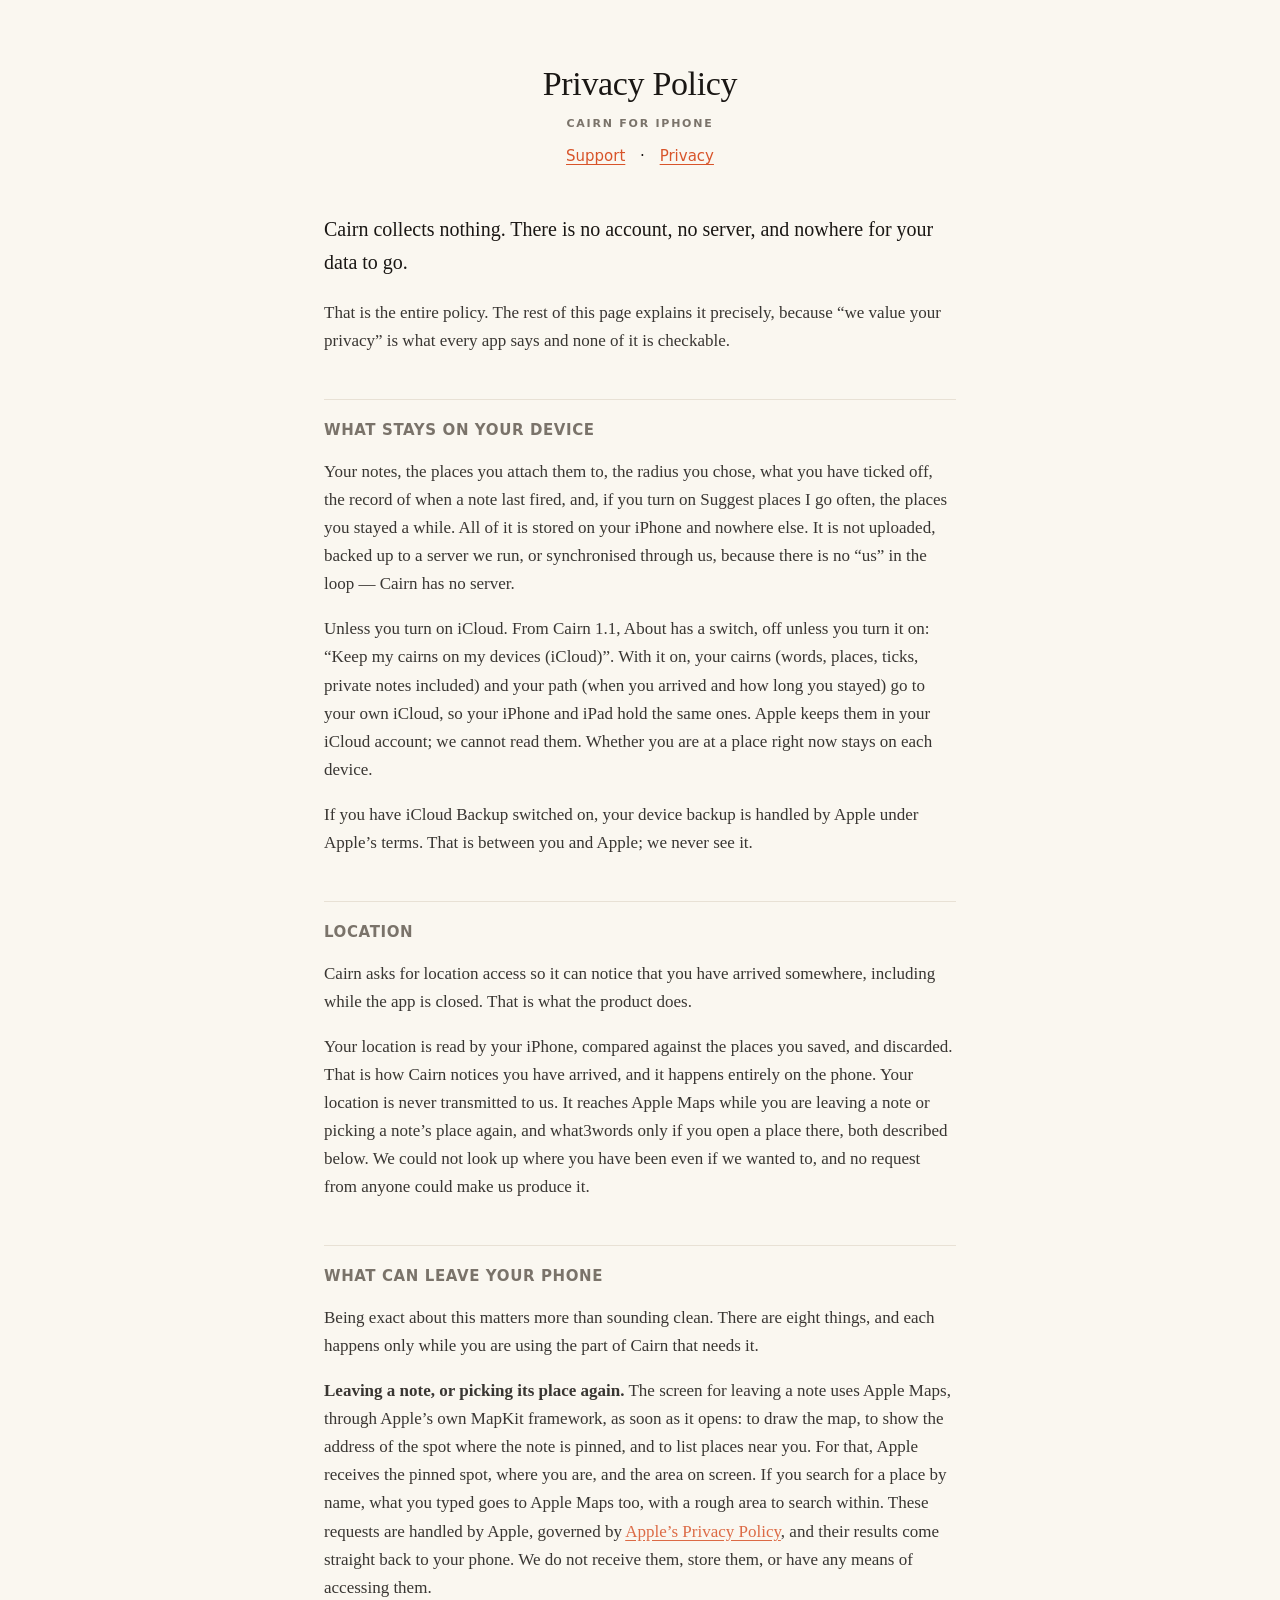
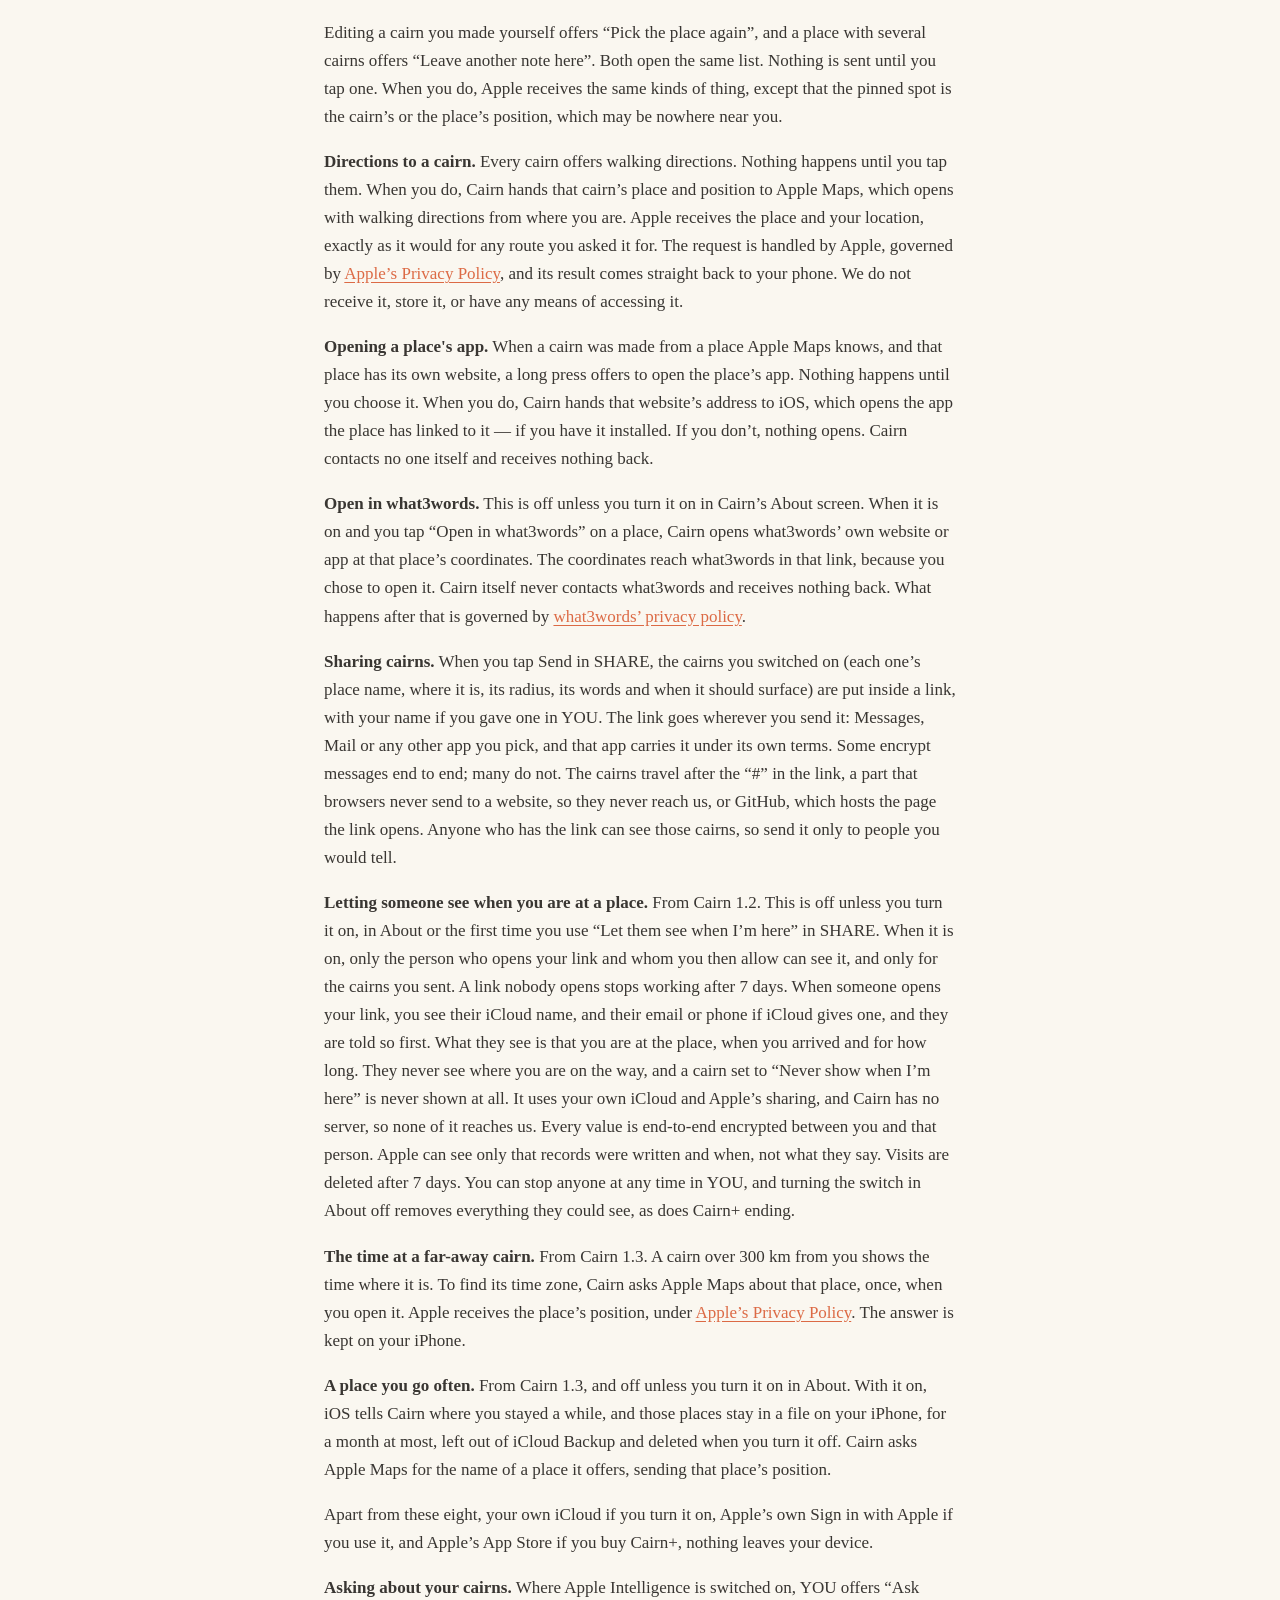
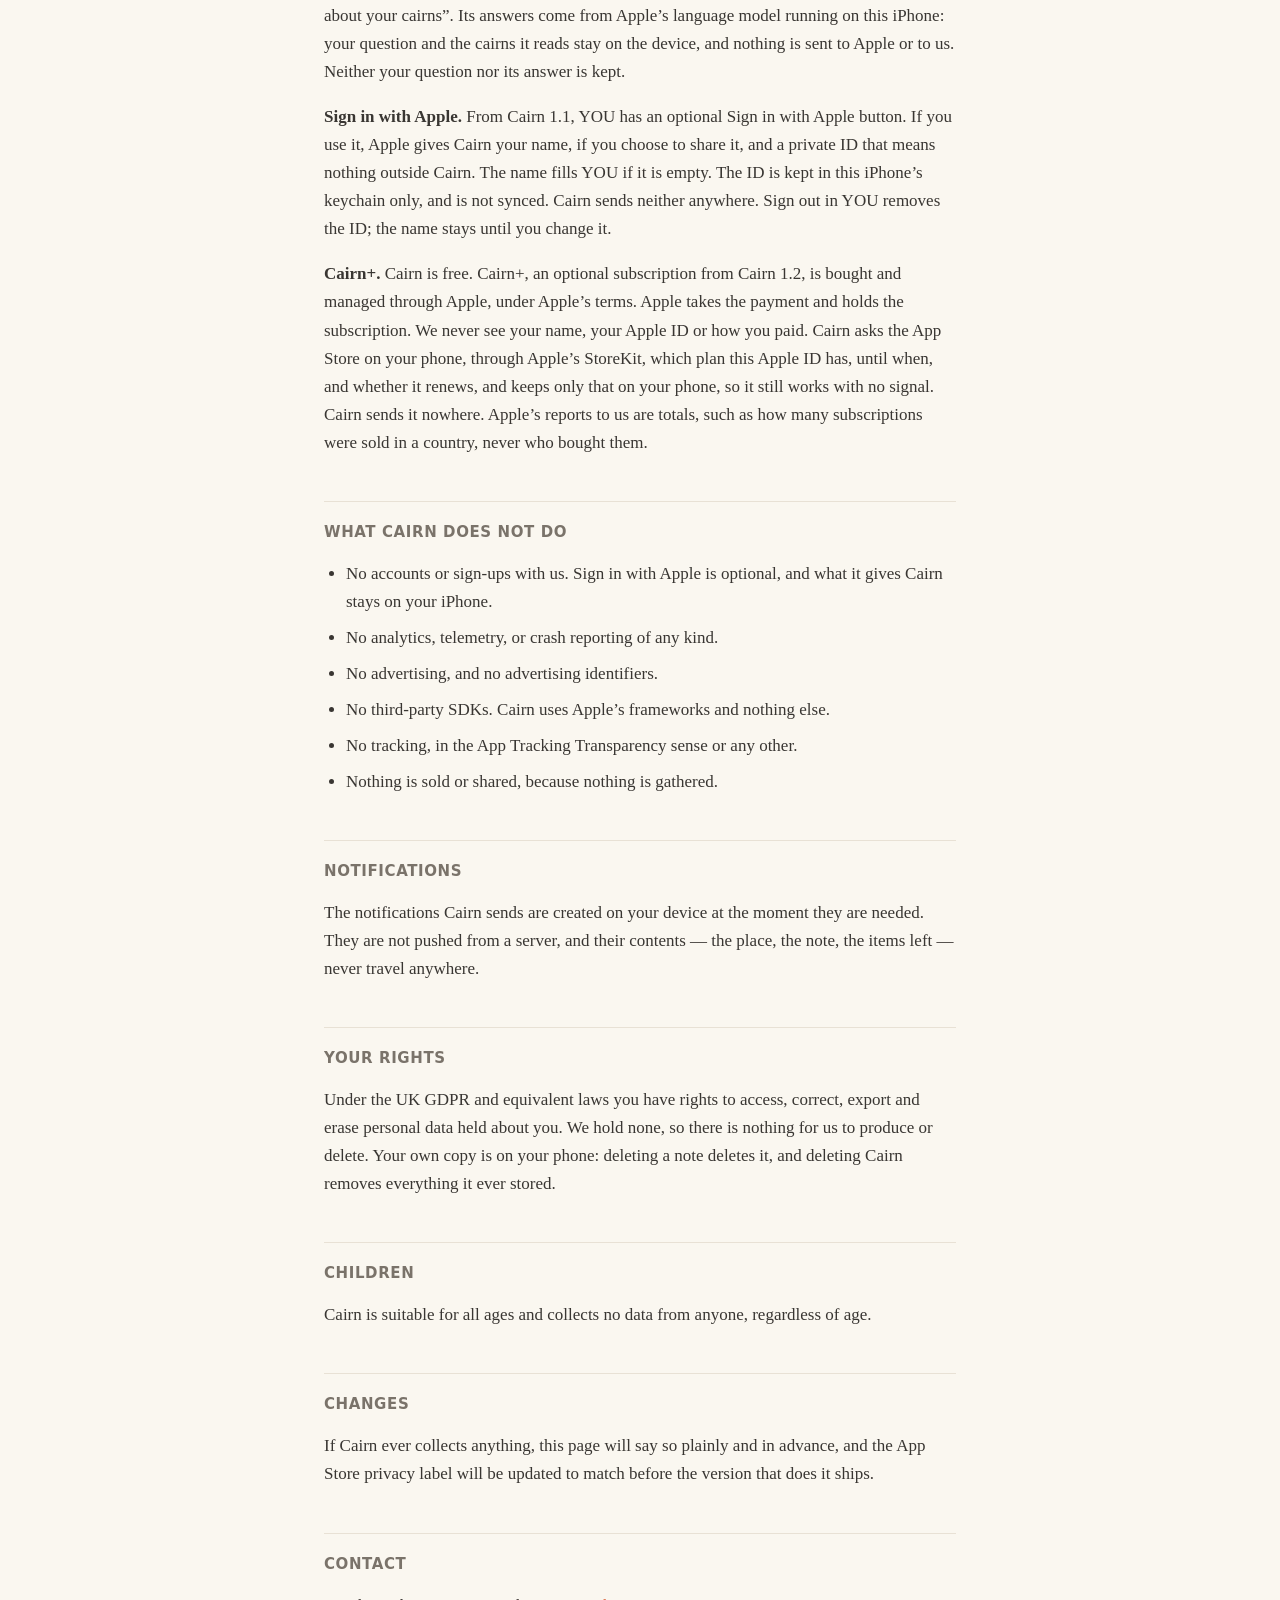
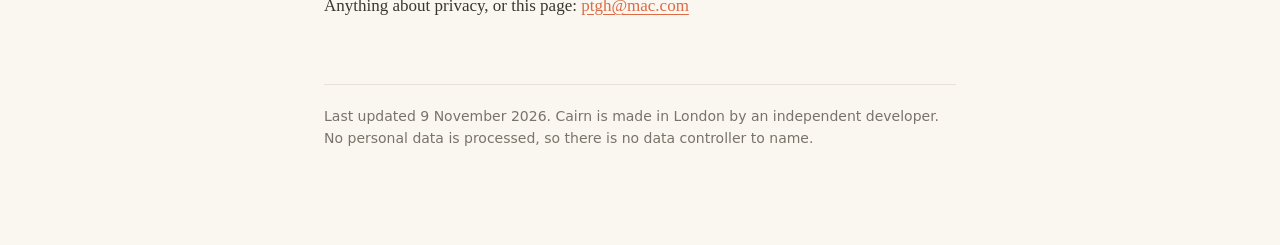
==== commit 932990f0: "Privacy page for Cairn 1.3: who can see you is whoever opens your link and you then allow, and what " ====
--- a/privacy.html
+++ b/privacy.html
@@ -23,7 +23,7 @@
 
   <h2>What stays on your device</h2>
   <p>Your notes, the places you attach them to, the radius you chose, what you
-  have ticked off, and the record of when a note last fired. All of it is
+  have ticked off, the record of when a note last fired, and, if you turn on Suggest places I go often, the places you stayed a while. All of it is
   stored on your iPhone and nowhere else. It is not uploaded, backed up to a
   server we run, or synchronised through us, because there is no “us” in the
   loop — Cairn has no server.</p>
@@ -48,7 +48,7 @@
   it.</p>
 
   <h2>What can leave your phone</h2>
-  <p>Being exact about this matters more than sounding clean. There are six
+  <p>Being exact about this matters more than sounding clean. There are eight
   things, and each happens only while you are using the part of Cairn that
   needs it.</p>
   <p><strong>Leaving a note, or picking its place again.</strong> The screen for leaving a note uses Apple
@@ -99,17 +99,28 @@
   people you would tell.</p>
   <p><strong>Letting someone see when you are at a place.</strong> From Cairn
   1.2. This is off unless you turn it on, in About or the first time you use
-  “Let them see when I’m here” in SHARE. When it is on, only the person you
-  invite can see it, and only for the cairns you choose. What they see is that
+  “Let them see when I’m here” in SHARE. When it is on, only the person who
+  opens your link and whom you then allow can see it, and only for the cairns you sent. A link nobody opens stops working after 7 days. When someone opens your link, you see their iCloud name, and their email or phone if iCloud gives one, and they are told so first. What they see is that
   you are at the place, when you arrived and for how long. They never see where
   you are on the way, and a cairn set to “Never show when I’m here” is never
   shown at all. It uses your own iCloud and Apple’s sharing, and Cairn has no
   server, so none of it reaches us. Every value is end-to-end encrypted between
-  you and the person you invited. Apple can see only that records were written
+  you and that person. Apple can see only that records were written
   and when, not what they say. Visits are deleted after 7 days. You can stop
   anyone at any time in YOU, and turning the switch in About off removes
   everything they could see, as does Cairn+ ending.</p>
-  <p>Apart from these six, your own iCloud if you turn it on, Apple’s own Sign in with Apple if you use it, and Apple’s App Store if you buy Cairn+, nothing leaves your device.</p>
+  <p><strong>The time at a far-away cairn.</strong> From Cairn 1.3. A cairn over
+  300 km from you shows the time where it is. To find its time zone, Cairn asks
+  Apple Maps about that place, once, when you open it. Apple receives the
+  place’s position, under
+  <a href="https://www.apple.com/uk/legal/privacy/">Apple’s Privacy Policy</a>.
+  The answer is kept on your iPhone.</p>
+  <p><strong>A place you go often.</strong> From Cairn 1.3, and off unless you
+  turn it on in About. With it on, iOS tells Cairn where you stayed a while, and
+  those places stay in a file on your iPhone, for a month at most, left out of
+  iCloud Backup and deleted when you turn it off. Cairn asks Apple Maps for the
+  name of a place it offers, sending that place’s position.</p>
+  <p>Apart from these eight, your own iCloud if you turn it on, Apple’s own Sign in with Apple if you use it, and Apple’s App Store if you buy Cairn+, nothing leaves your device.</p>
   <p><strong>Asking about your cairns.</strong> Where Apple Intelligence is
   switched on, YOU offers “Ask about your cairns”. Its answers come from
   Apple’s language model running on this iPhone: your question and the cairns
@@ -164,7 +175,7 @@
   <p>Anything about privacy, or this page: <a href="mailto:ptgh@mac.com">ptgh@mac.com</a></p>
 
   <footer>
-    Last updated 25 October 2026. Cairn is made in London by an independent
+    Last updated 9 November 2026. Cairn is made in London by an independent
     developer. No personal data is processed, so there is no data controller
     to name.
   </footer>
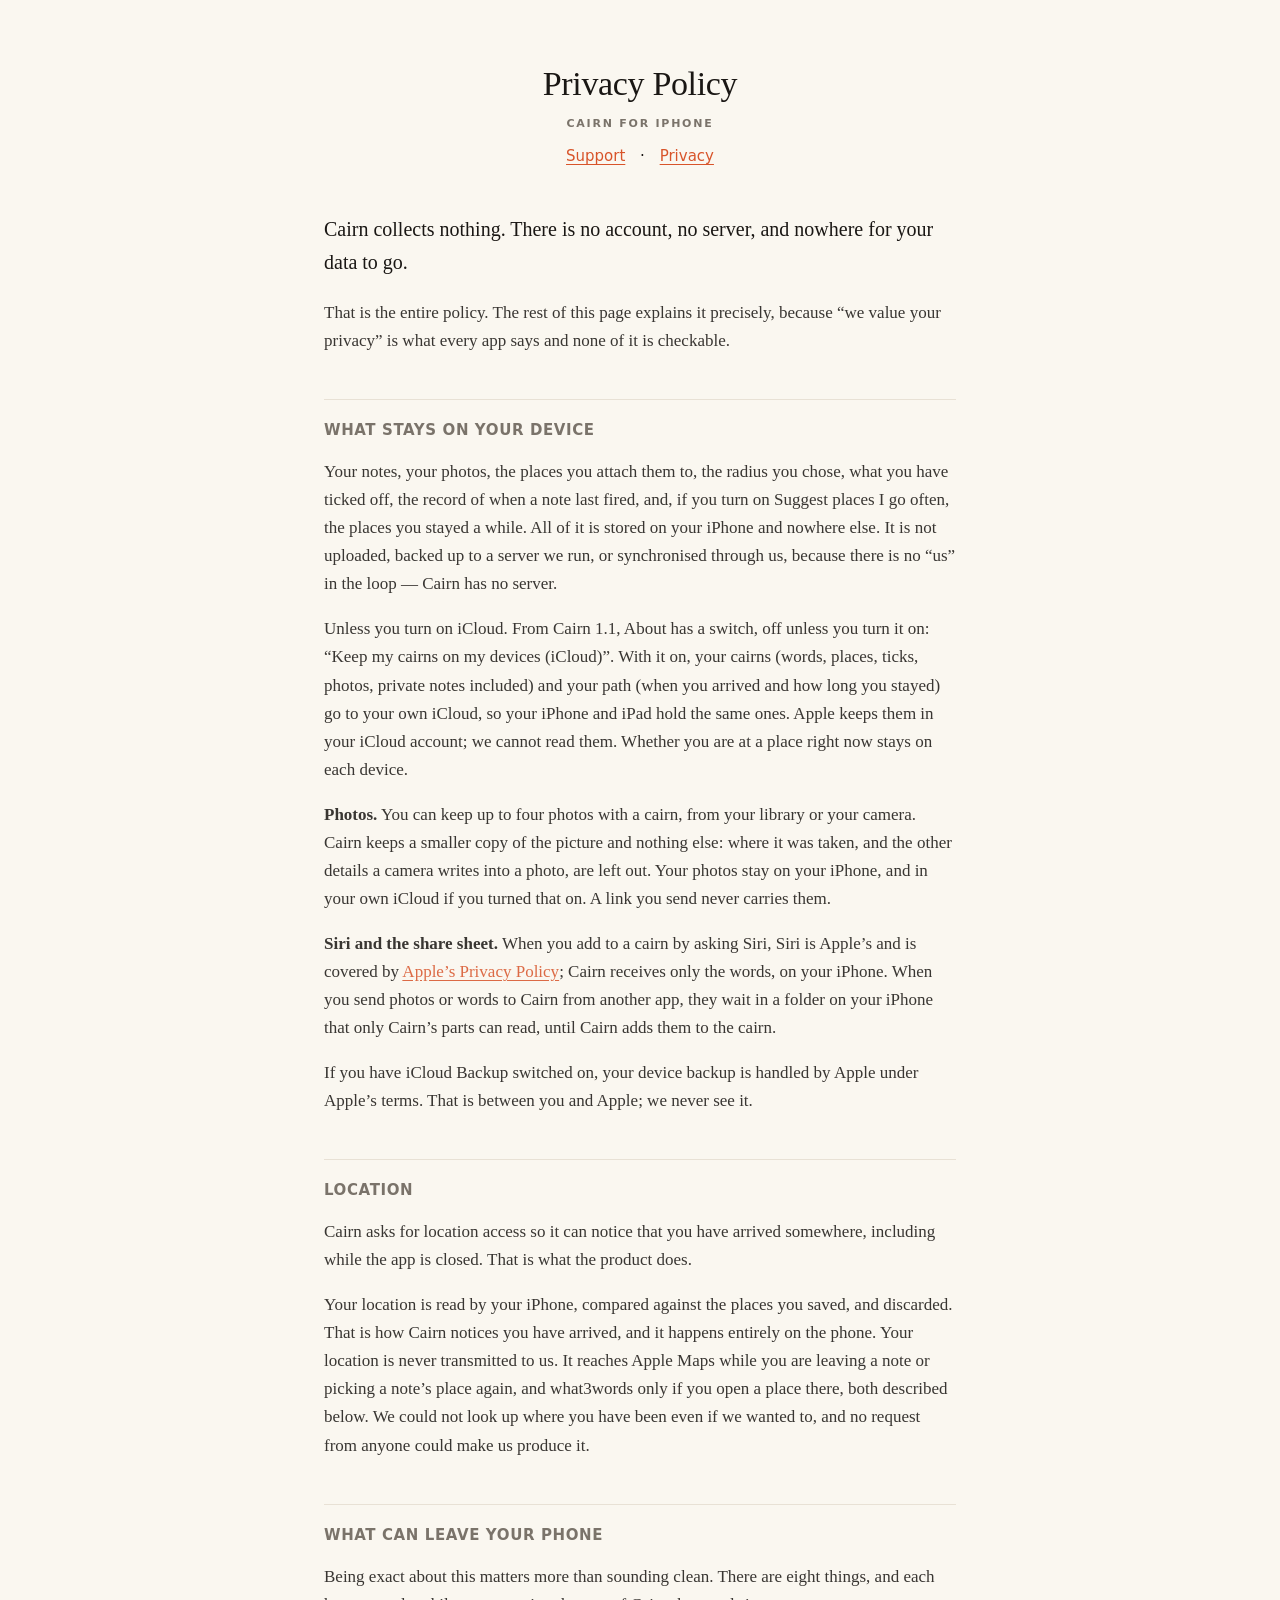
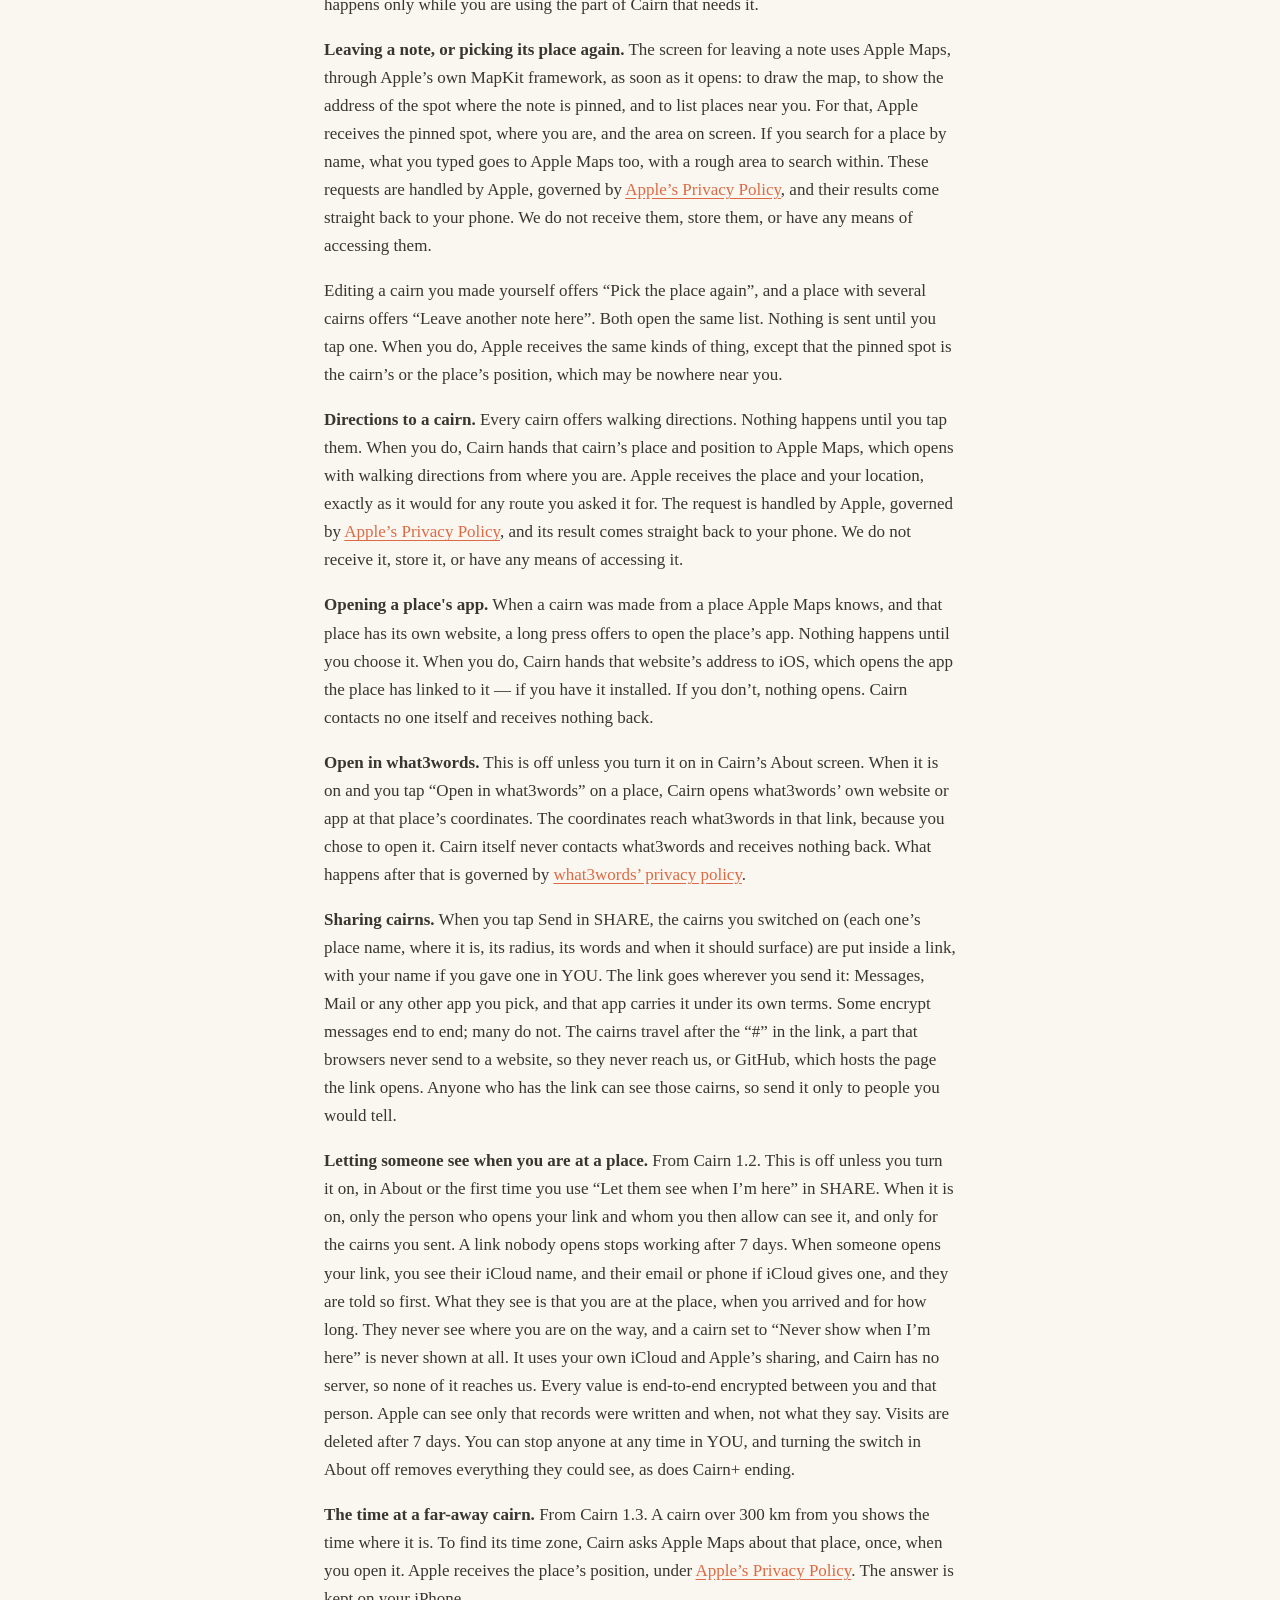
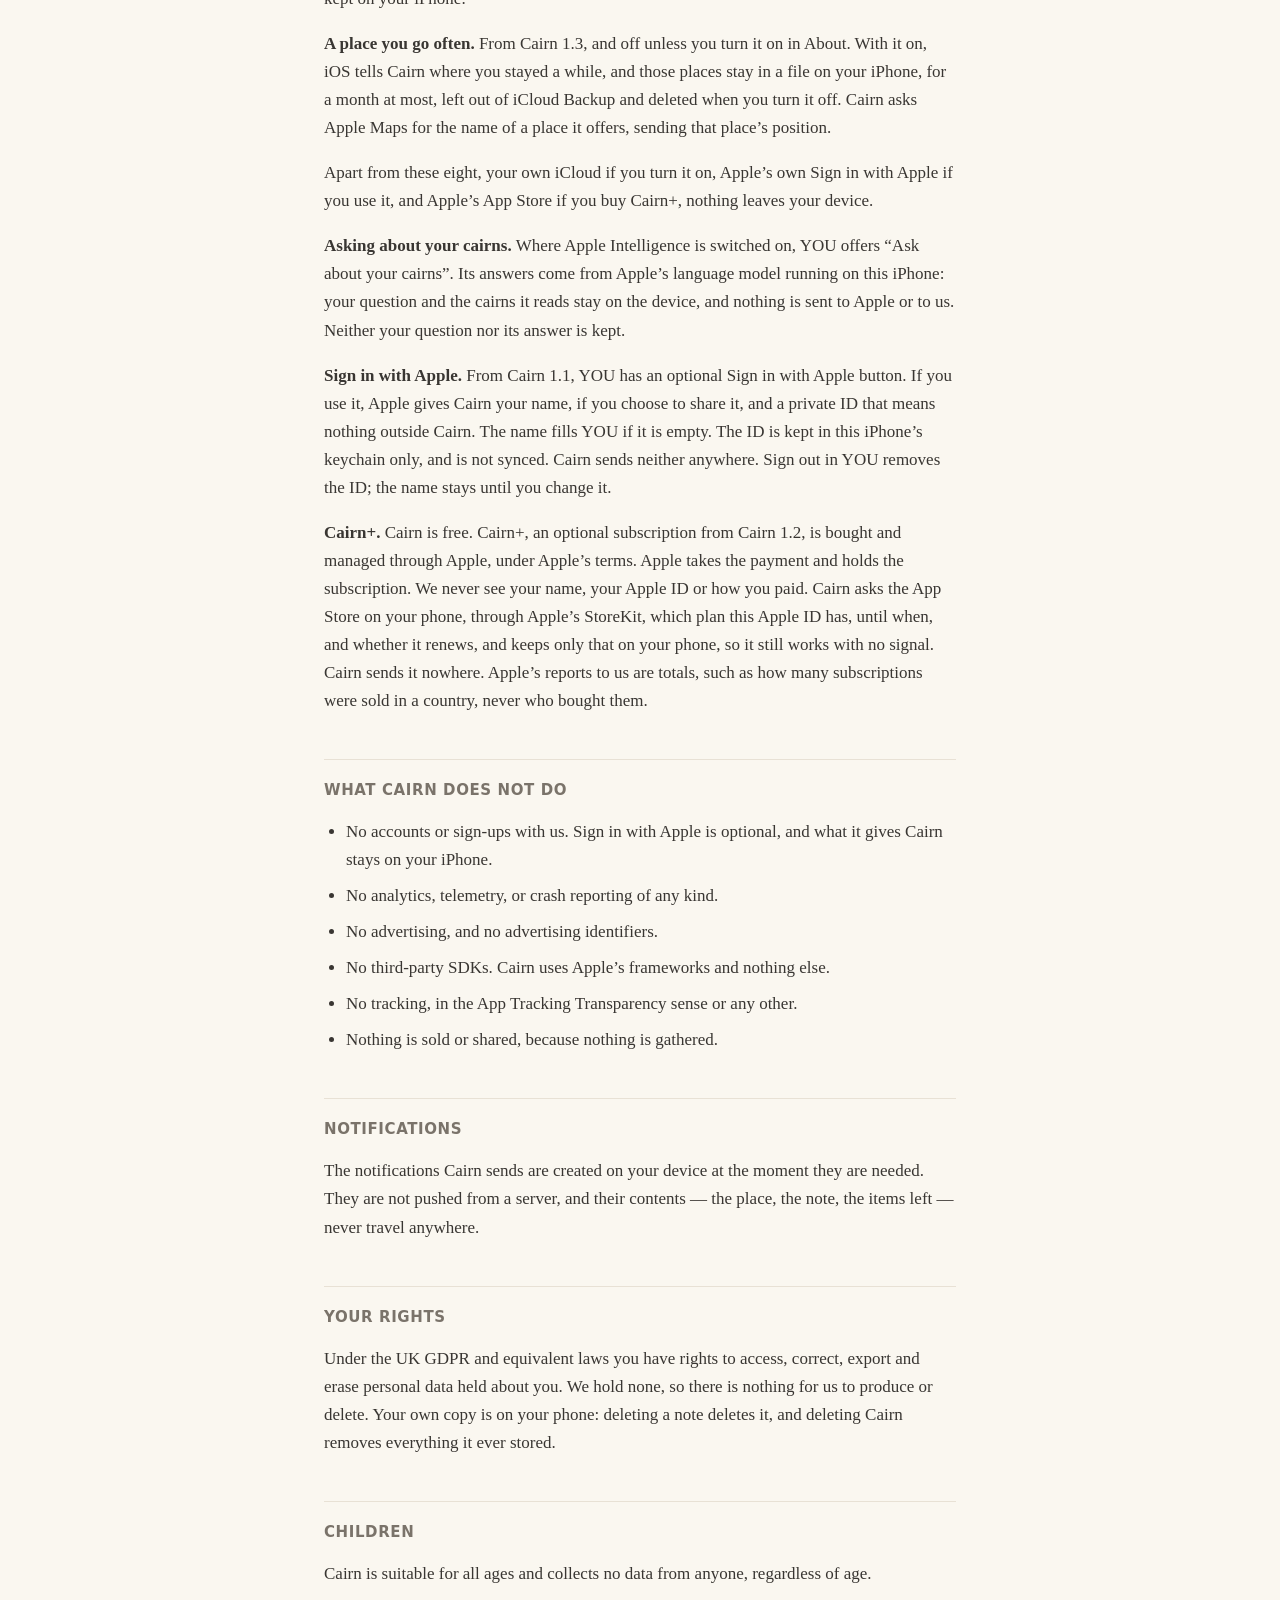
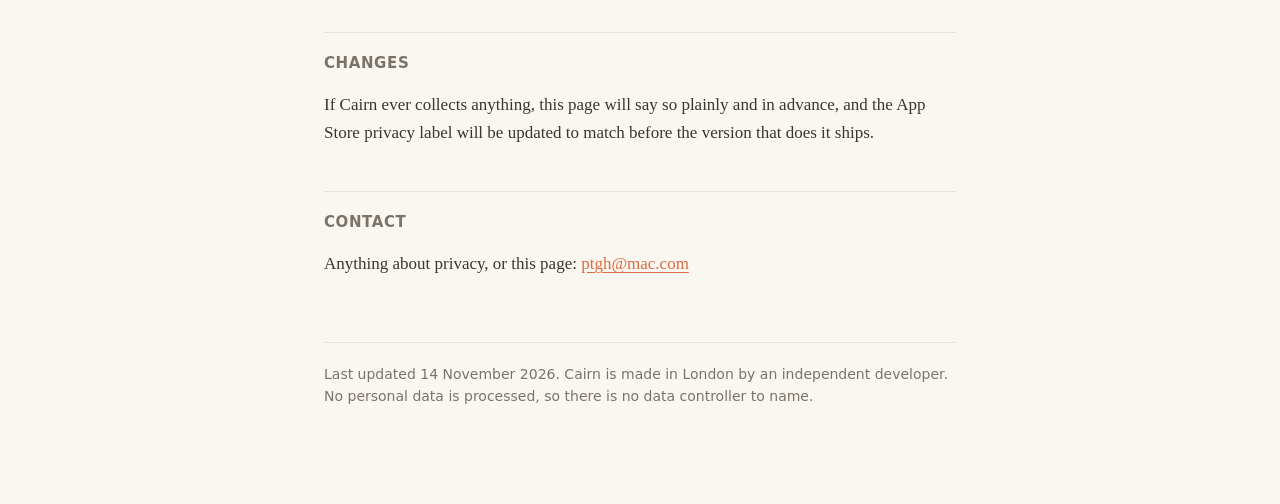
==== commit 87bcb5be: "Privacy: Cairn 1.4's photos, Siri and the share sheet (Paul's yes, 14 Nov 2026) Co-Authored-By: Clau" ====
--- a/privacy.html
+++ b/privacy.html
@@ -22,17 +22,25 @@
   checkable.</p>
 
   <h2>What stays on your device</h2>
-  <p>Your notes, the places you attach them to, the radius you chose, what you
+  <p>Your notes, your photos, the places you attach them to, the radius you chose, what you
   have ticked off, the record of when a note last fired, and, if you turn on Suggest places I go often, the places you stayed a while. All of it is
   stored on your iPhone and nowhere else. It is not uploaded, backed up to a
   server we run, or synchronised through us, because there is no “us” in the
   loop — Cairn has no server.</p>
   <p>Unless you turn on iCloud. From Cairn 1.1, About has a switch, off unless you turn it on:
   “Keep my cairns on my devices (iCloud)”. With it on, your cairns (words,
-  places, ticks, private notes included) and your path (when you arrived and
+  places, ticks, photos, private notes included) and your path (when you arrived and
   how long you stayed) go to your own iCloud, so your iPhone and iPad hold the
   same ones. Apple keeps them in your iCloud account; we cannot read them.
   Whether you are at a place right now stays on each device.</p>
+  <p><strong>Photos.</strong> You can keep up to four photos with a cairn, from your library or your camera. Cairn keeps
+  a smaller copy of the picture and nothing else: where it was taken, and the other details a camera writes into a
+  photo, are left out. Your photos stay on your iPhone, and in your own iCloud if you turned that on. A link you send
+  never carries them.</p>
+  <p><strong>Siri and the share sheet.</strong> When you add to a cairn by asking Siri, Siri is Apple’s and is covered by
+  <a href="https://www.apple.com/uk/legal/privacy/">Apple’s Privacy Policy</a>; Cairn receives only the words, on your
+  iPhone. When you send photos or words to Cairn from another app, they wait in a folder on your iPhone that only
+  Cairn’s parts can read, until Cairn adds them to the cairn.</p>
   <p>If you have iCloud Backup switched on, your device backup is handled by
   Apple under Apple’s terms. That is between you and Apple; we never see it.</p>
 
@@ -175,7 +183,7 @@
   <p>Anything about privacy, or this page: <a href="mailto:ptgh@mac.com">ptgh@mac.com</a></p>
 
   <footer>
-    Last updated 9 November 2026. Cairn is made in London by an independent
+    Last updated 14 November 2026. Cairn is made in London by an independent
     developer. No personal data is processed, so there is no data controller
     to name.
   </footer>
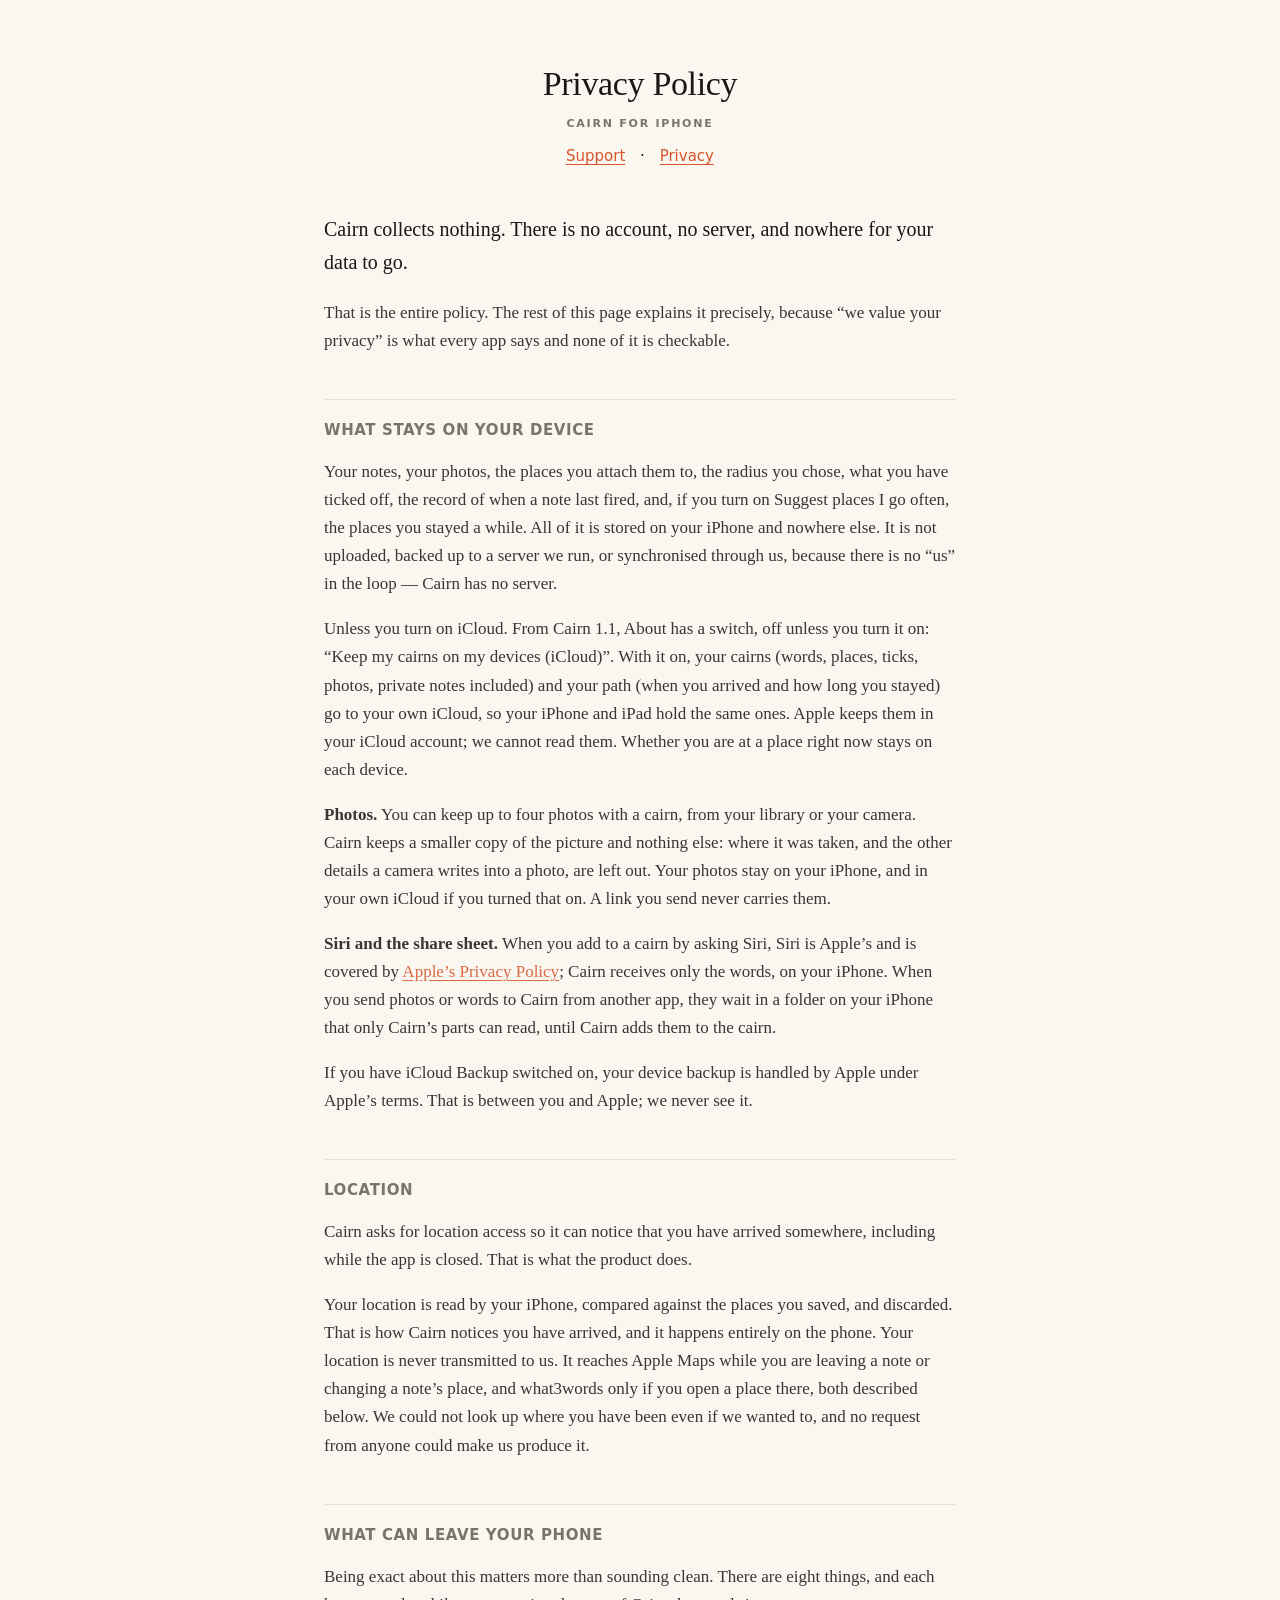
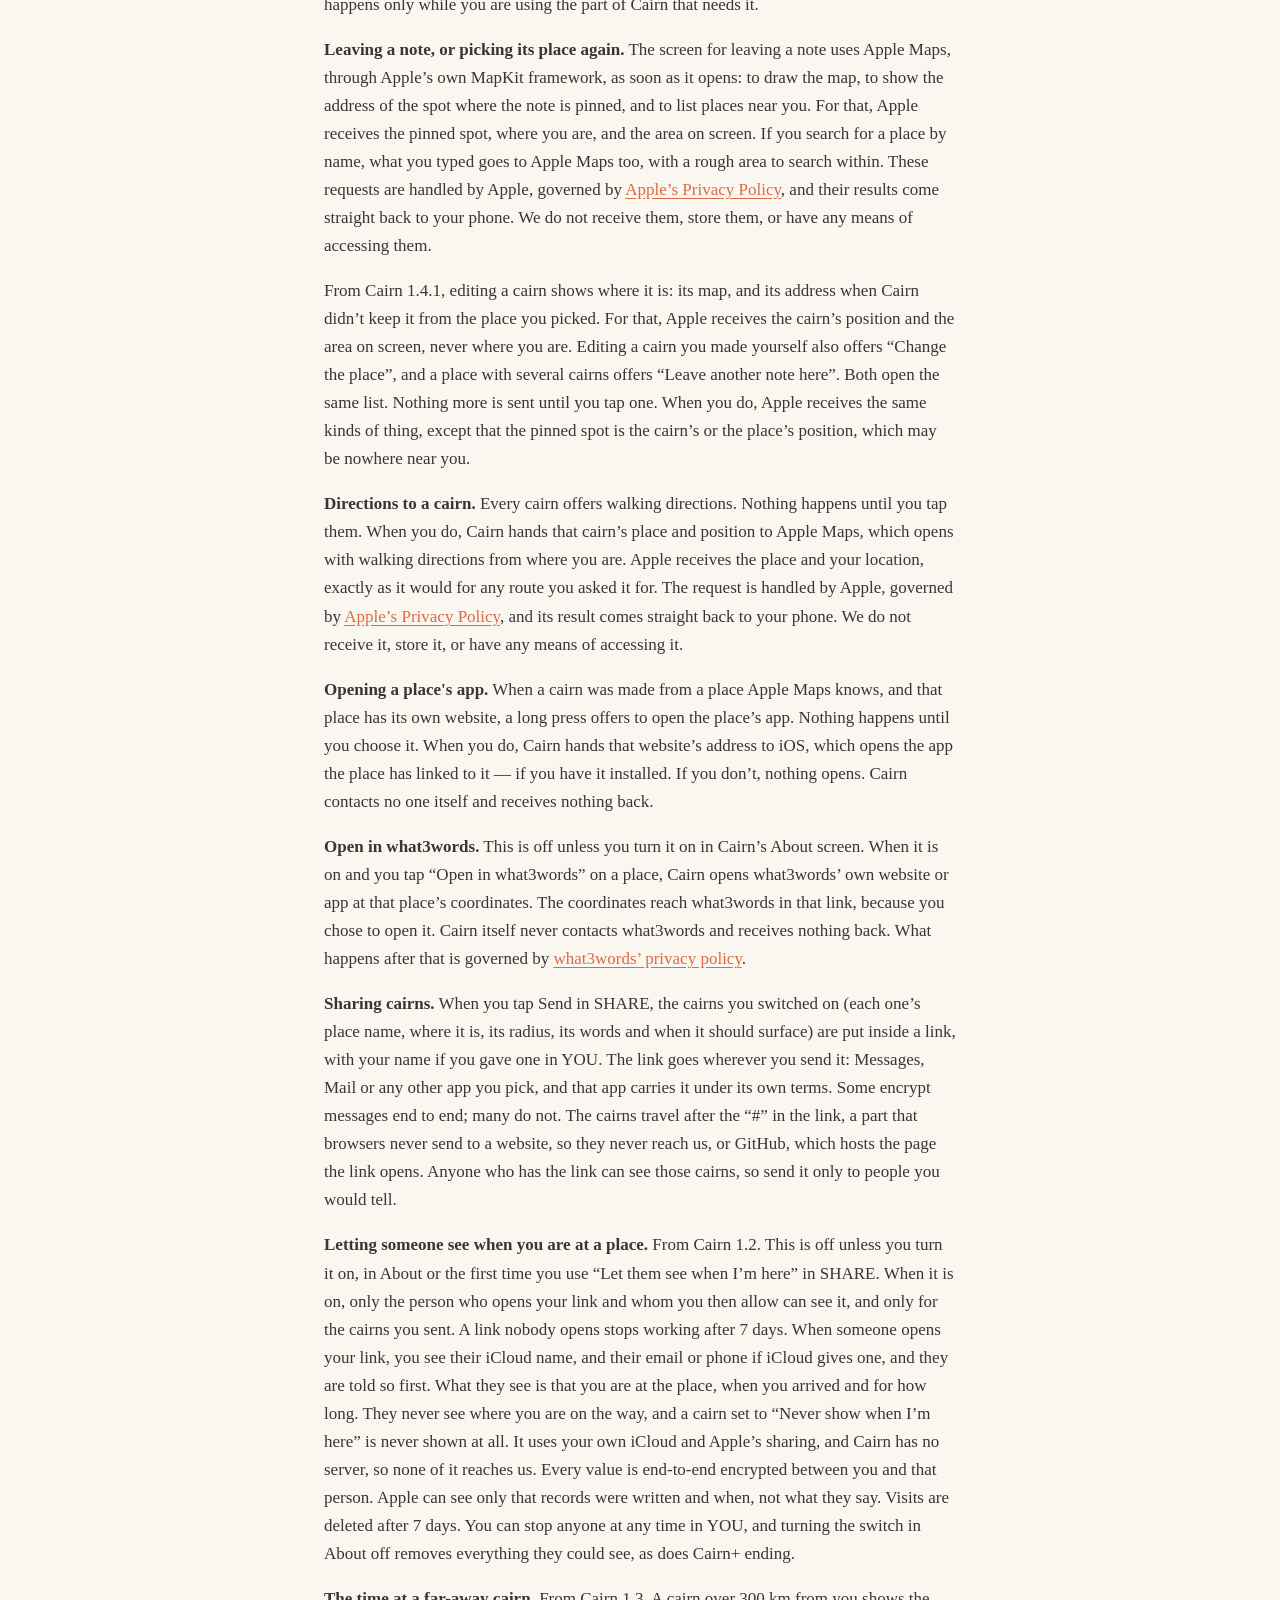
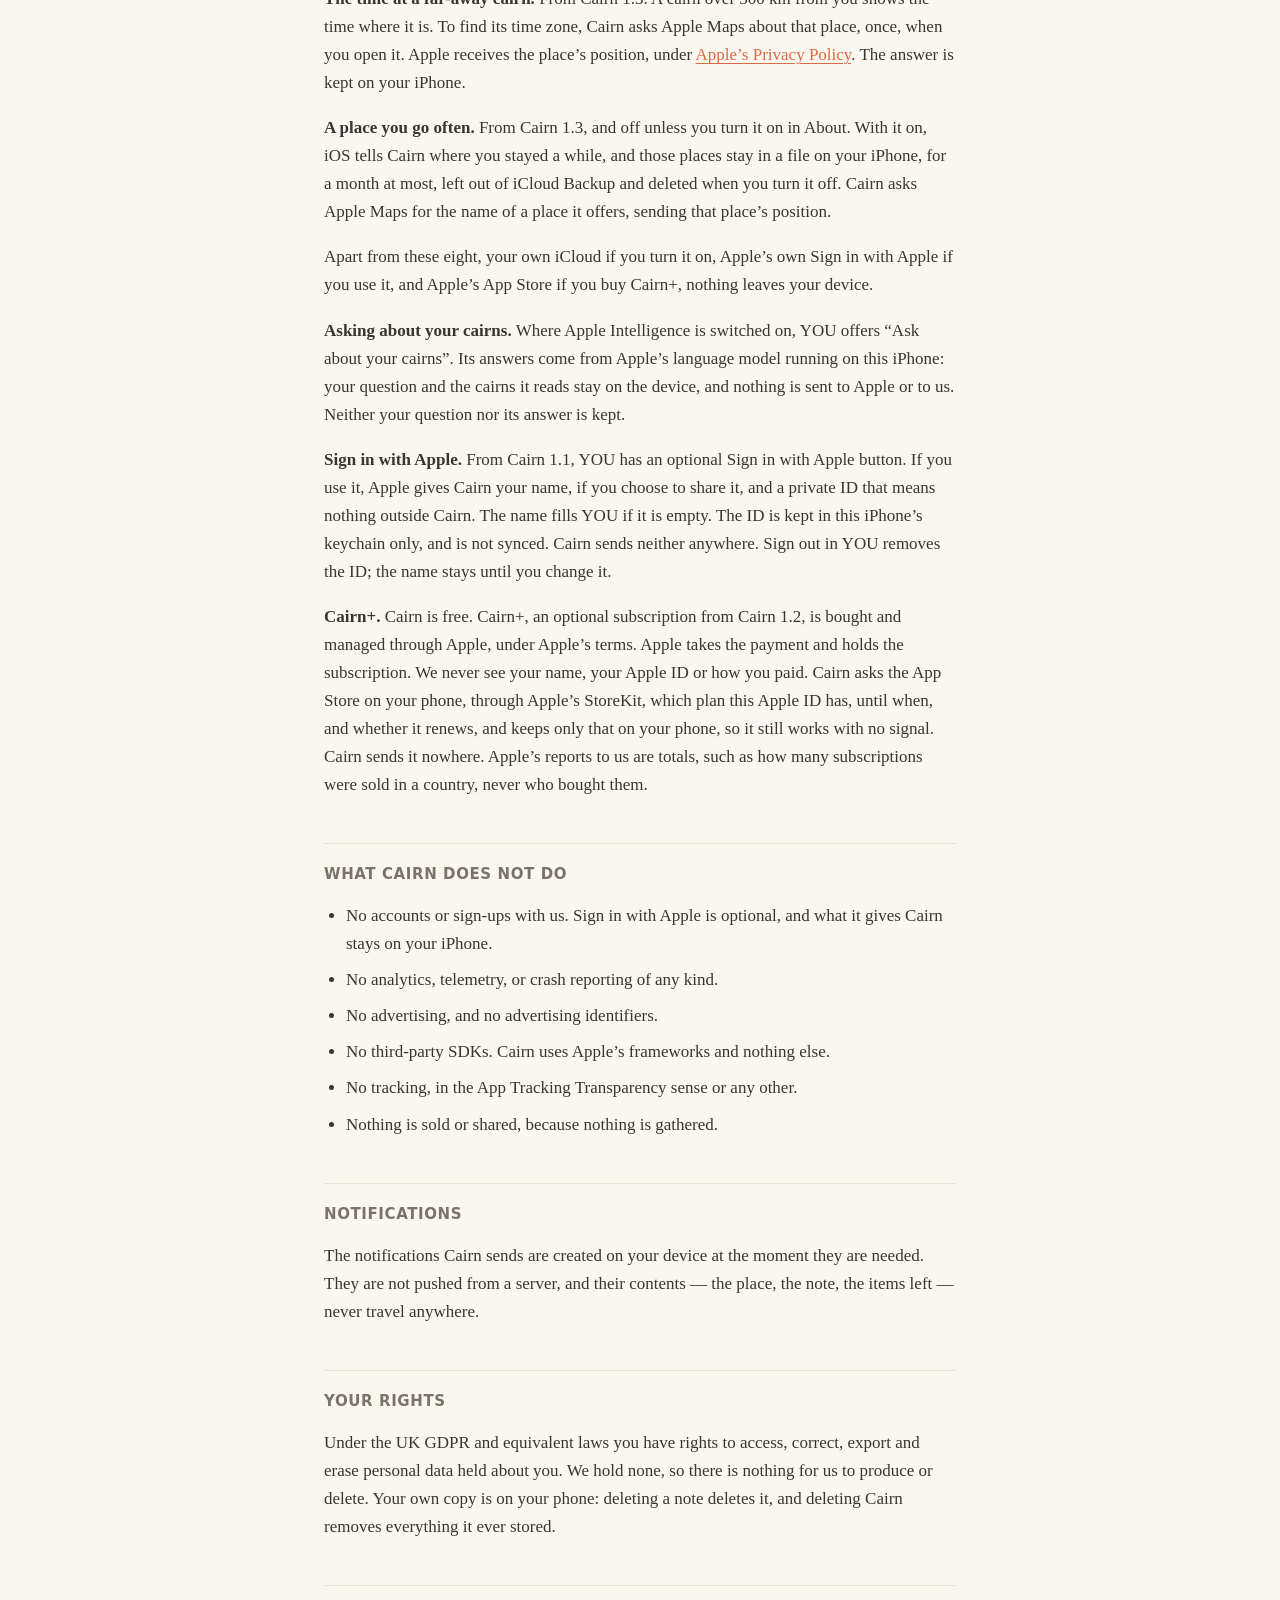
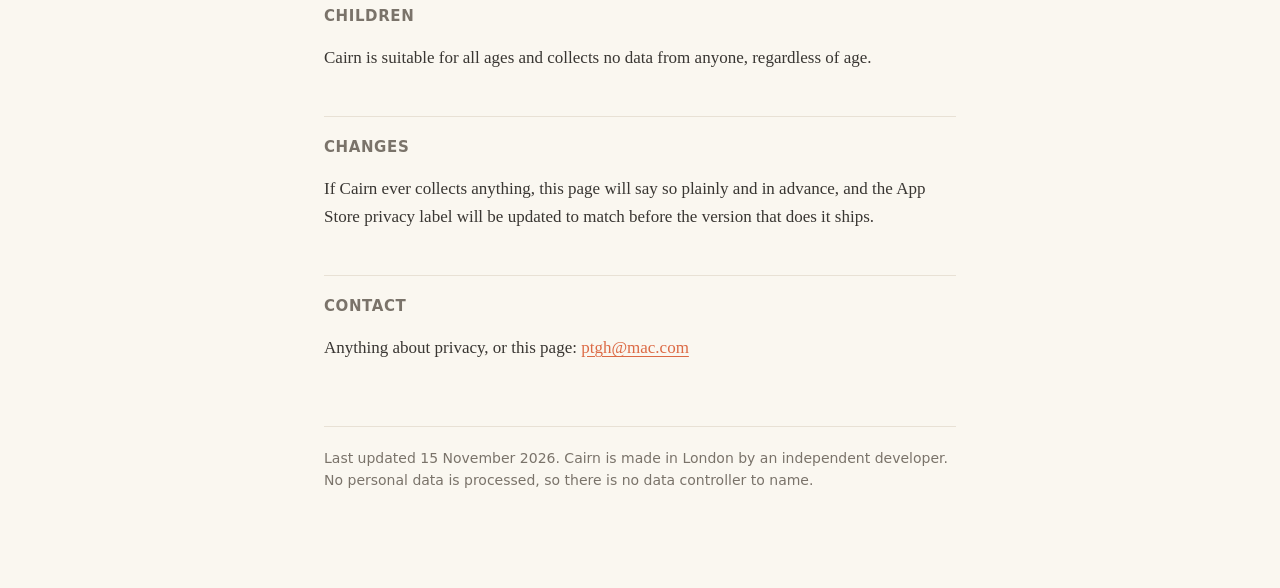
==== commit 8e127f26: "Privacy: Cairn 1.4.1 shows where a cairn is in Edit, and "Change the place" (Paul's yes, 15 Nov 2026" ====
--- a/privacy.html
+++ b/privacy.html
@@ -50,7 +50,7 @@
   <p>Your location is read by your iPhone, compared against the places you
   saved, and discarded. That is how Cairn notices you have arrived, and it
   happens entirely on the phone. Your location is never transmitted to us. It
-  reaches Apple Maps while you are leaving a note or picking a note’s place again, and what3words only if you
+  reaches Apple Maps while you are leaving a note or changing a note’s place, and what3words only if you
   open a place there, both described below. We could not look up where you have
   been even if we wanted to, and no request from anyone could make us produce
   it.</p>
@@ -69,9 +69,12 @@
   <a href="https://www.apple.com/uk/legal/privacy/">Apple’s Privacy Policy</a>,
   and their results come straight back to your phone. We do not receive them,
   store them, or have any means of accessing them.</p>
-  <p>Editing a cairn you made yourself offers “Pick the place again”, and a
+  <p>From Cairn 1.4.1, editing a cairn shows where it is: its map, and its
+  address when Cairn didn’t keep it from the place you picked. For that, Apple
+  receives the cairn’s position and the area on screen, never where you are.
+  Editing a cairn you made yourself also offers “Change the place”, and a
   place with several cairns offers “Leave another note here”. Both open the
-  same list. Nothing is sent until you tap one. When you do, Apple receives the
+  same list. Nothing more is sent until you tap one. When you do, Apple receives the
   same kinds of thing, except that the pinned spot is the cairn’s or the
   place’s position, which may be nowhere near you.</p>
   <p><strong>Directions to a cairn.</strong> Every cairn offers walking
@@ -183,7 +186,7 @@
   <p>Anything about privacy, or this page: <a href="mailto:ptgh@mac.com">ptgh@mac.com</a></p>
 
   <footer>
-    Last updated 14 November 2026. Cairn is made in London by an independent
+    Last updated 15 November 2026. Cairn is made in London by an independent
     developer. No personal data is processed, so there is no data controller
     to name.
   </footer>
